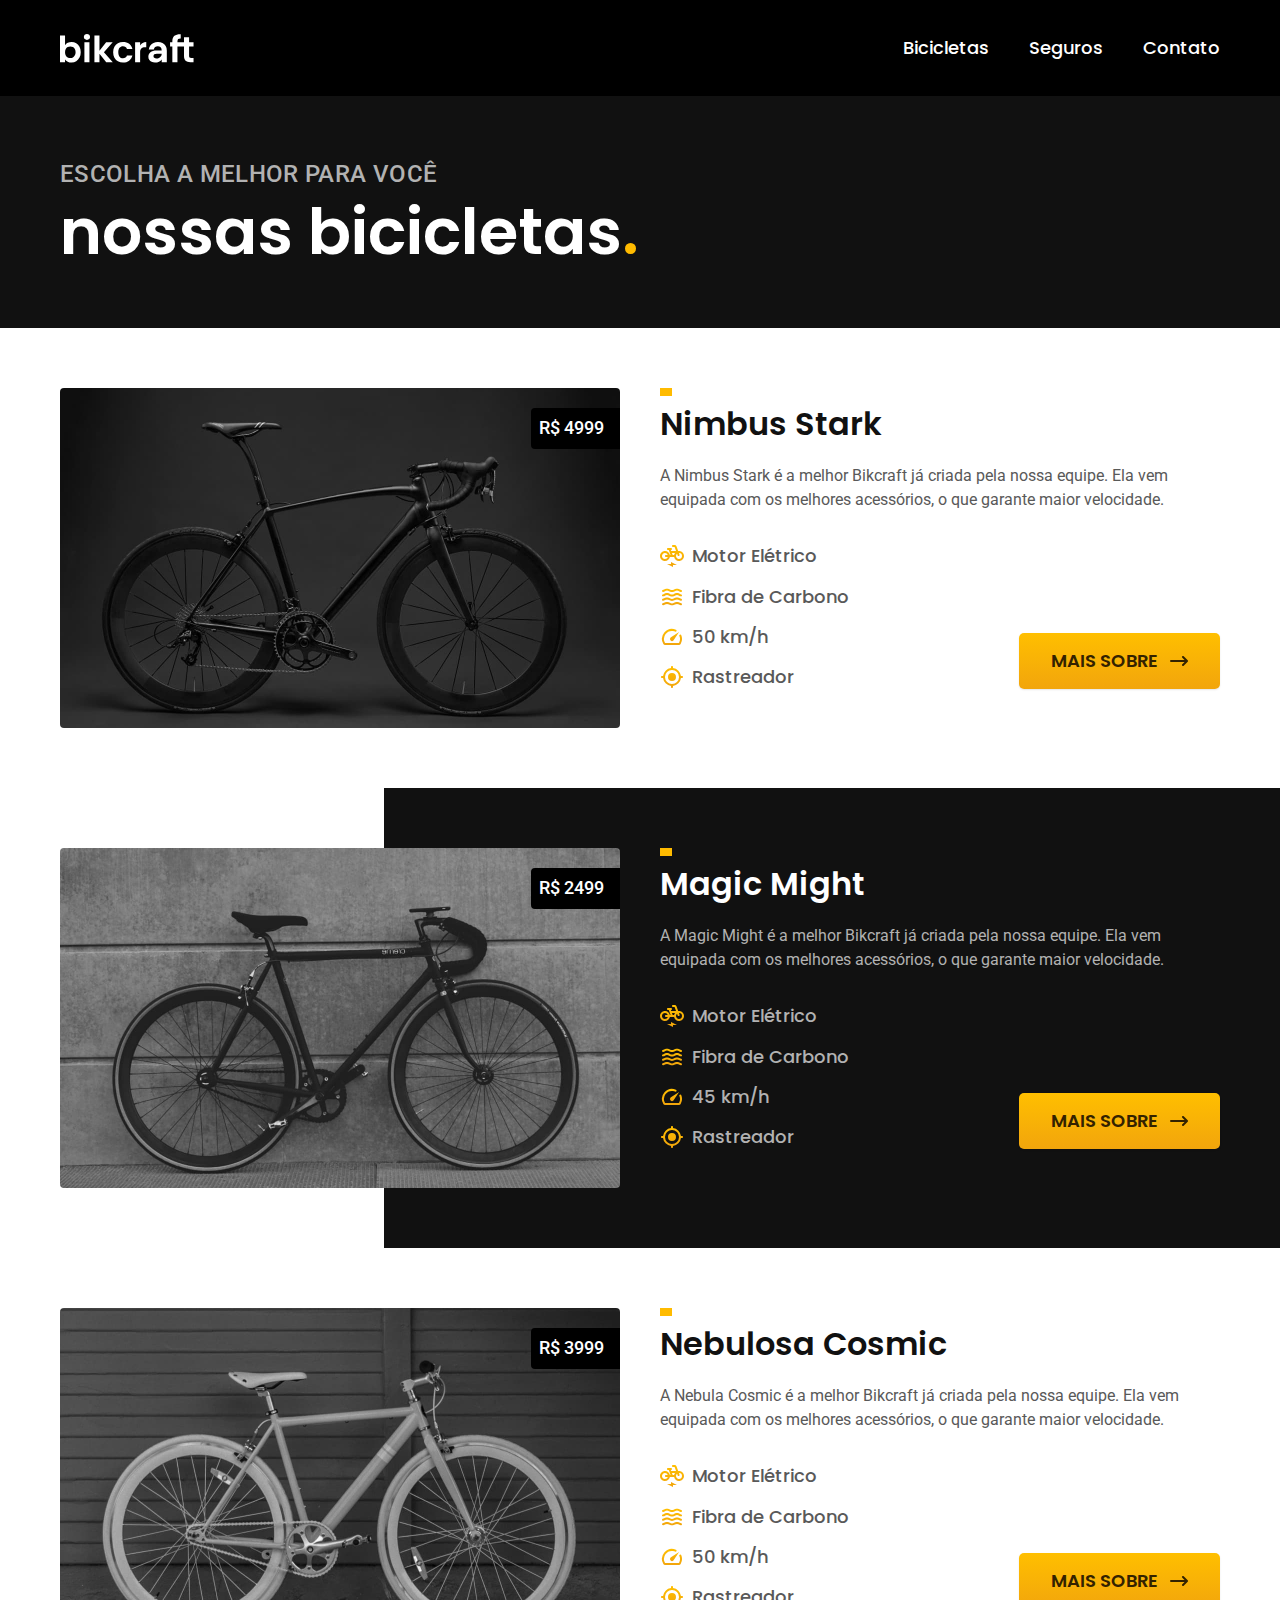
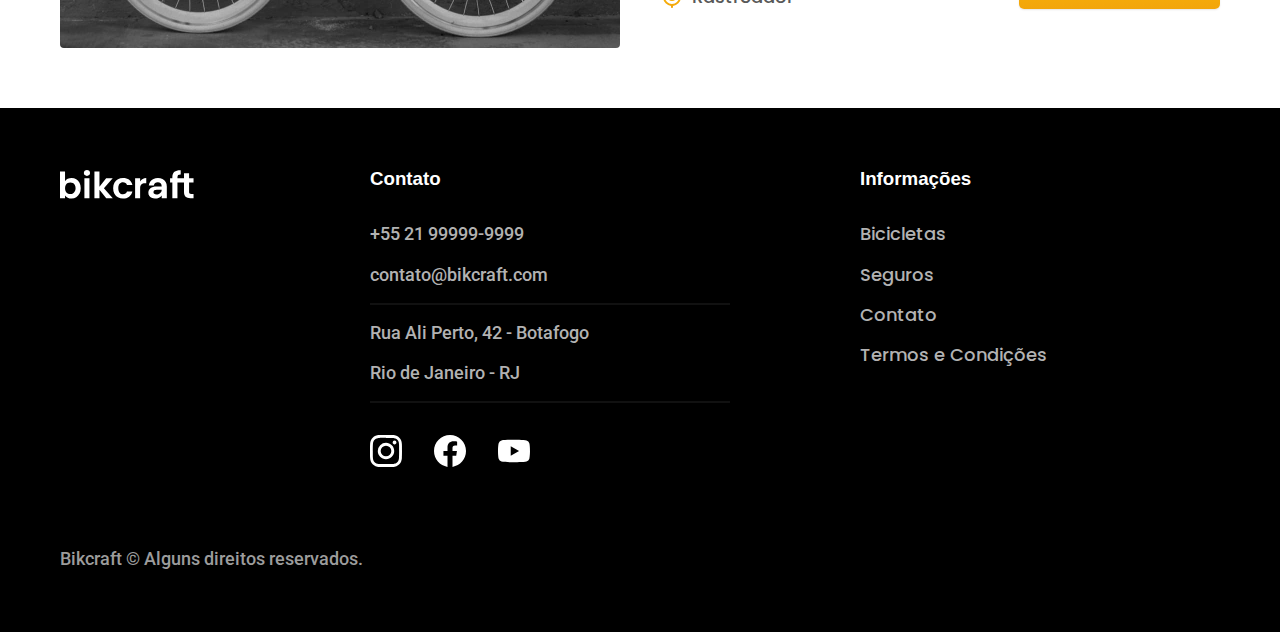
==== bicicletas.html @ d5511bda "Novas Páginas - Termos e Bicicletas" ====
<!DOCTYPE html>
<html lang="pt-br">
  <head>
    <meta charset="UTF-8">
    <meta http-equiv="X-UA-Compatible" content="IE=edge">
    <meta name="viewport" content="width=device-width, initial-scale=1.0">
    <title>Bicicletas | Bikcraft</title>
    <metA name="description" content="Termos e condições.">
    <link rel="stylesheet" href="./css/style.css" />
    <link rel="preconnect" href="https://fonts.googleapis.com">
    <link rel="preconnect" href="https://fonts.gstatic.com" crossorigin>
    <link href="https://fonts.googleapis.com/css2?family=Merriweather:ital,wght@1,900&family=Poppins:wght@400;600&family=Roboto:wght@400;500&display=swap" rel="stylesheet">
  </head>

  <body id="bicicletas">
    <header class="header-bg">
      <div class="header container">
        <a href="./">
          <img src="./img/bikcraft.svg" alt="Bikcraft">
        </a>

        <nav aria-label="Primária">
          <ul class="header-menu font-1-m cor-0">
            <li><a href="./bicicletas.html">Bicicletas</a></li>
            <li><a href="./seguros.html">Seguros</a></li>
            <li><a href="./contato.html">Contato</a></li>
          </ul>
        </nav>
      </div>
    </header>

    <main>
      <div class="titulo-bg">
        <div class="titulo container">
          <p class="font-2-l-b cor-5">Escolha a melhor para você</p>
          <h1 class="font-1-xxl cor-0">nossas bicicletas<span class="cor-p1">.</span></h1>
        </div>
      </div>

      <div class="bicicletas container">
        <div class="bicicletas-imagem">
          <img src="./img/bicicletas/nimbus.jpg" alt="Bicicleta preta">
          <span class="font-2-m cor-0">R$ 4999</span>
        </div>
        <div class="bicicletas-conteudo">
          <h2 class="font-1-xl">Nimbus Stark</h2>
          <p class="font-2-s cor-8">A Nimbus Stark é a melhor Bikcraft já criada pela nossa equipe. Ela vem equipada com os melhores acessórios, o que garante maior velocidade.</p>
          <ul class="font-1-m cor-8">
            <li>
              <img src="./img/icones/eletrica.svg" alt="">
              Motor Elétrico
            </li>
            <li>
              <img src="./img/icones/carbono.svg" alt="">
              Fibra de Carbono
            </li>
            <li>
              <img src="./img/icones/velocidade.svg" alt="">
              50 km/h
            </li>
            <li>
              <img src="./img/icones/rastreador.svg" alt="">
              Rastreador
            </li>
          </ul>
          <a class="botao seta" href="./bicicletas/nimbus.html">Mais Sobre</a>
        </div>
      </div>

      <div class="bicicletas-bg">
        <div class="bicicletas container">
          <div class="bicicletas-imagem">
            <img src="./img/bicicletas/magic.jpg" alt="Bicicleta preta">
            <span class="font-2-m cor-0">R$ 2499</span>
          </div>
          <div class="bicicletas-conteudo">
            <h2 class="font-1-xl cor-0">Magic Might</h2>
            <p class="font-2-s cor-5">A Magic Might é a melhor Bikcraft já criada pela nossa equipe. Ela vem equipada com os melhores acessórios, o que garante maior velocidade.</p>
            <ul class="font-1-m cor-5">
              <li>
                <img src="./img/icones/eletrica.svg" alt="">
                Motor Elétrico
              </li>
              <li>
                <img src="./img/icones/carbono.svg" alt="">
                Fibra de Carbono
              </li>
              <li>
                <img src="./img/icones/velocidade.svg" alt="">
                45 km/h
              </li>
              <li>
                <img src="./img/icones/rastreador.svg" alt="">
                Rastreador
              </li>
            </ul>
            <a class="botao seta" href="./bicicletas/magic.html">Mais Sobre</a>
          </div>
        </div>
      </div>

      <div class="bicicletas container">
        <div class="bicicletas-imagem">
          <img src="./img/bicicletas/nebula.jpg" alt="Bicicleta preta">
          <span class="font-2-m cor-0">R$ 3999</span>
        </div>
        <div class="bicicletas-conteudo">
          <h2 class="font-1-xl">Nebulosa Cosmic</h2>
          <p class="font-2-s cor-8">A Nebula Cosmic é a melhor Bikcraft já criada pela nossa equipe. Ela vem equipada com os melhores acessórios, o que garante maior velocidade.</p>
          <ul class="font-1-m cor-8">
            <li>
              <img src="./img/icones/eletrica.svg" alt="">
              Motor Elétrico
            </li>
            <li>
              <img src="./img/icones/carbono.svg" alt="">
              Fibra de Carbono
            </li>
            <li>
              <img src="./img/icones/velocidade.svg" alt="">
              50 km/h
            </li>
            <li>
              <img src="./img/icones/rastreador.svg" alt="">
              Rastreador
            </li>
          </ul>
          <a class="botao seta" href="./bicicletas/nebula.html">Mais Sobre</a>
        </div>
      </div>
    </main>

    <footer class="footer-bg">
      <div class="footer container">
        <img src="./img/bikcraft.svg" alt="Bikcraft">

        <div class="footer-contato">
          <h3 class="font 2-l-b cor-0">Contato</h3>
          <ul class="font-2-m cor-5">
            <li><a href="tel:+5521999999999">+55 21 99999-9999</a></li>
            <li><a href="mailto:contato@bikcraft.com">contato@bikcraft.com</a></li>
            <li>Rua Ali Perto, 42 - Botafogo</li>
            <li>Rio de Janeiro - RJ</li>
          </ul>
          <div class="footer-redes">
            <a href="./"><img src="./img/redes/instagram.svg" alt="Instagram"></a>
            <a href="./"><img src="./img/redes/facebook.svg" alt="Facebook"></a>
            <a href="./"><img src="./img/redes/youtube.svg" alt="Youtube"></a>
          </div>
        </div>

        <div class="footer-informacoes">
          <h3 class="font 2-l-b cor-0">Informações</h3>
          <nav>
            <ul class="font-1-m cor-5">
              <li><a href="./bicicletas.html">Bicicletas</a></li>
              <li><a href="./seguros.html">Seguros</a></li>
              <li><a href="./contato.html">Contato</a></li>
              <li><a href="./termos.html">Termos e Condições</a></li>
            </ul>
          </nav>
        </div>
        <p class="footer-copy font-2-m cor-6">
          Bikcraft &copy; Alguns direitos reservados.
        </p>
      </div>
    </footer>
  </body>
</html>
---- css/style.css ----
@import "./global/global.css";
@import "./utilidades/tipografia.css";
@import "./utilidades/cores.css";

@import "./global/header.css";
@import "./global/footer.css";

/* Utilidades */
@import "./utilidades/componentes.css";

/* Home */
@import "./home/introducao.css";
@import "./home/tecnologia.css";
@import "./home/parceiros.css";
@import "./home/depoimento.css";

/* Bicicletas */
@import "./bicicletas/bicicletas-lista.css";
@import "./bicicletas/bicicletas.css";

/* Seguros */
@import "./seguros/seguros.css";

/* Termos */
@import "./termos/termos.css";
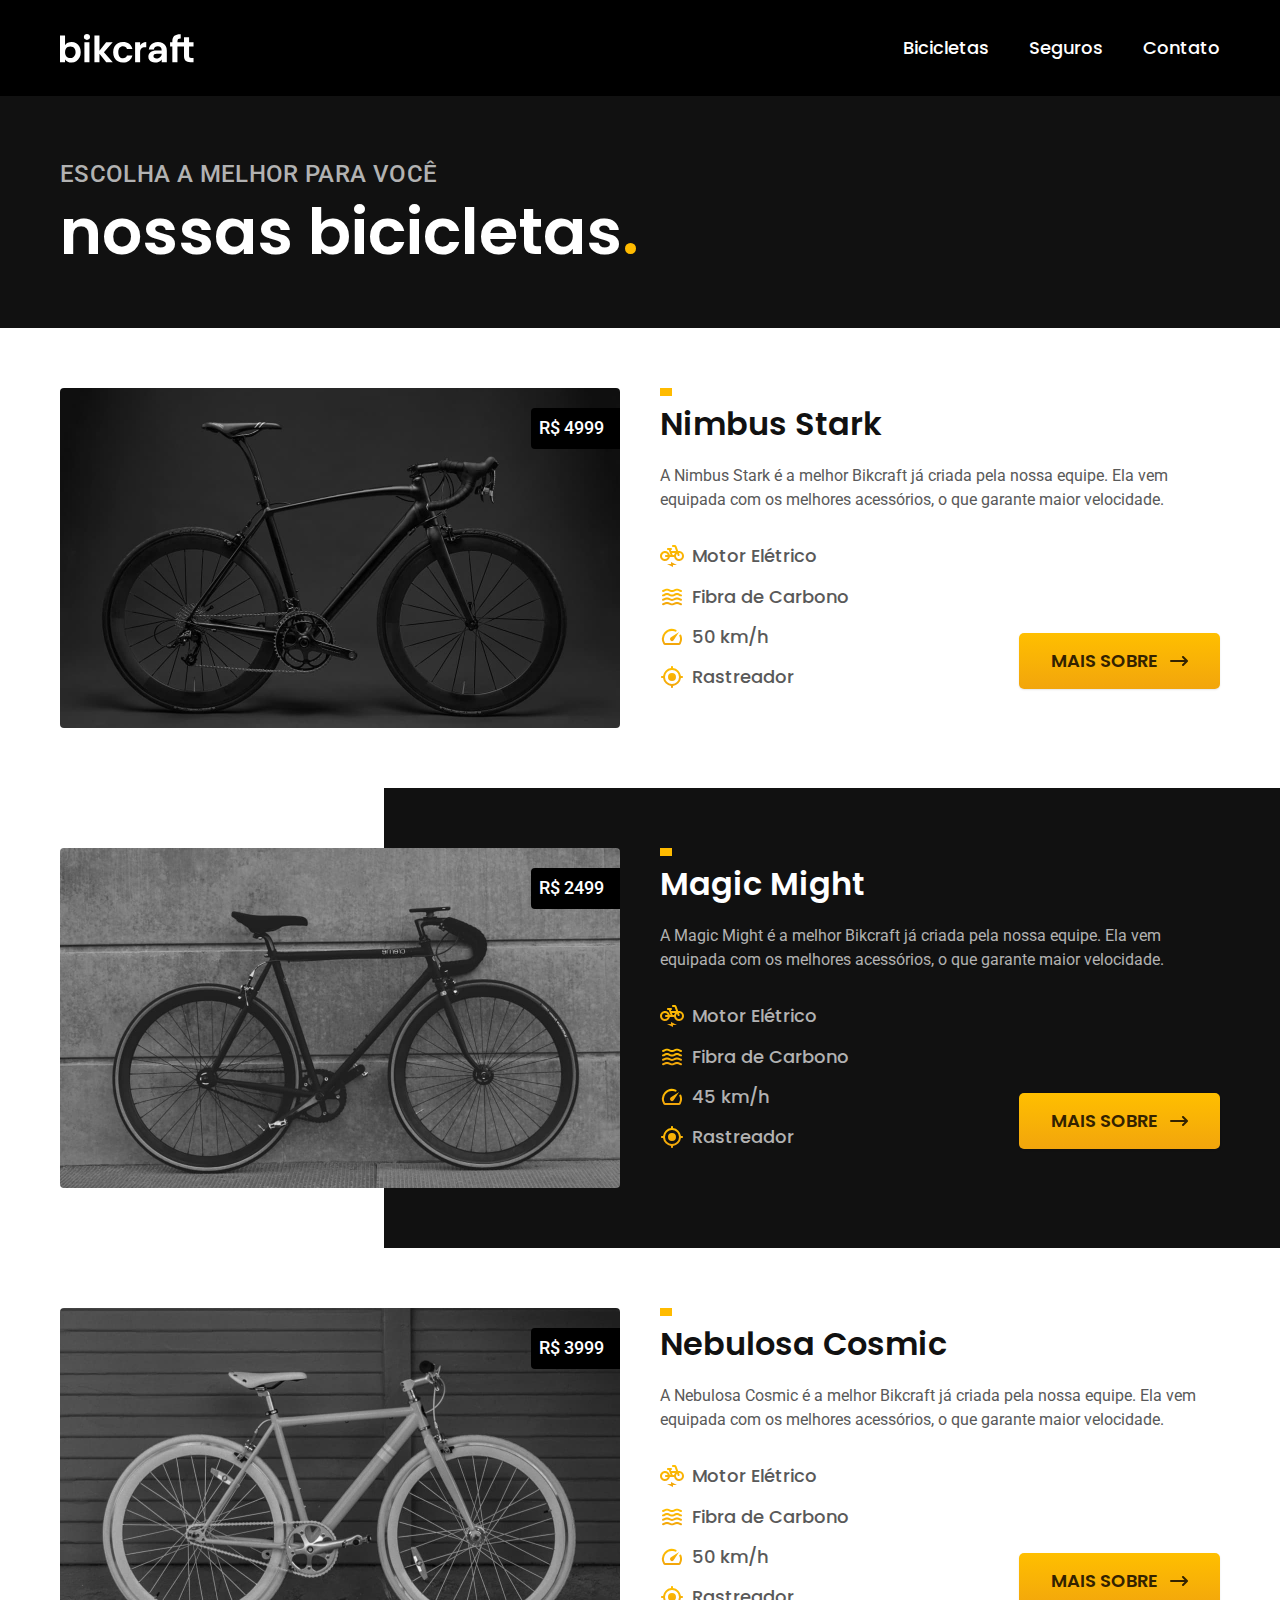
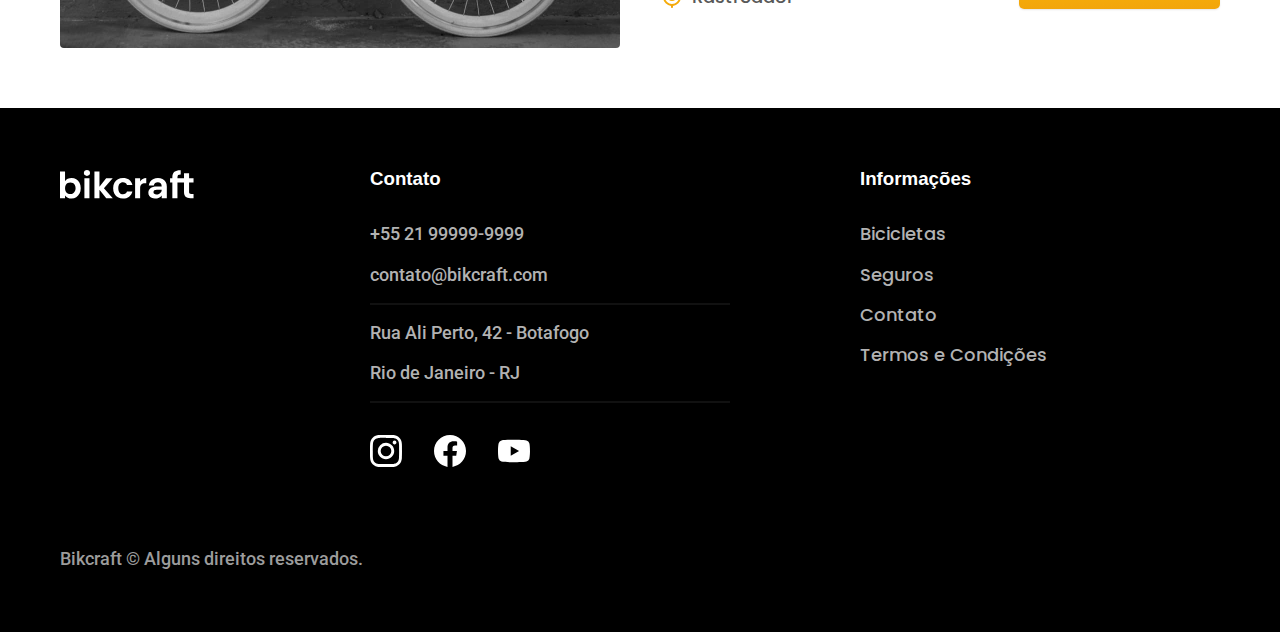
==== commit 2e7e0202: "Bicicletas" ====
--- a/bicicletas.html
+++ b/bicicletas.html
@@ -5,8 +5,8 @@
     <meta http-equiv="X-UA-Compatible" content="IE=edge">
     <meta name="viewport" content="width=device-width, initial-scale=1.0">
     <title>Bicicletas | Bikcraft</title>
-    <metA name="description" content="Termos e condições.">
-    <link rel="stylesheet" href="./css/style.css" />
+    <meta name="description" content="Termos e condições.">
+    <link rel="stylesheet" href="./css/style.css">
     <link rel="preconnect" href="https://fonts.googleapis.com">
     <link rel="preconnect" href="https://fonts.gstatic.com" crossorigin>
     <link href="https://fonts.googleapis.com/css2?family=Merriweather:ital,wght@1,900&family=Poppins:wght@400;600&family=Roboto:wght@400;500&display=swap" rel="stylesheet">
@@ -106,7 +106,7 @@
         </div>
         <div class="bicicletas-conteudo">
           <h2 class="font-1-xl">Nebulosa Cosmic</h2>
-          <p class="font-2-s cor-8">A Nebula Cosmic é a melhor Bikcraft já criada pela nossa equipe. Ela vem equipada com os melhores acessórios, o que garante maior velocidade.</p>
+          <p class="font-2-s cor-8">A Nebulosa Cosmic é a melhor Bikcraft já criada pela nossa equipe. Ela vem equipada com os melhores acessórios, o que garante maior velocidade.</p>
           <ul class="font-1-m cor-8">
             <li>
               <img src="./img/icones/eletrica.svg" alt="">
--- a/css/style.css
+++ b/css/style.css
@@ -18,8 +18,14 @@
 @import "./bicicletas/bicicletas-lista.css";
 @import "./bicicletas/bicicletas.css";
 
+/* Bicicleta */
+@import "./bicicleta/bicicleta.css";
+@import "./bicicleta/seguro.css";
+
 /* Seguros */
 @import "./seguros/seguros.css";
+@import "./seguros/vantagens.css";
+@import "./seguros/perguntas.css";
 
 /* Termos */
 @import "./termos/termos.css";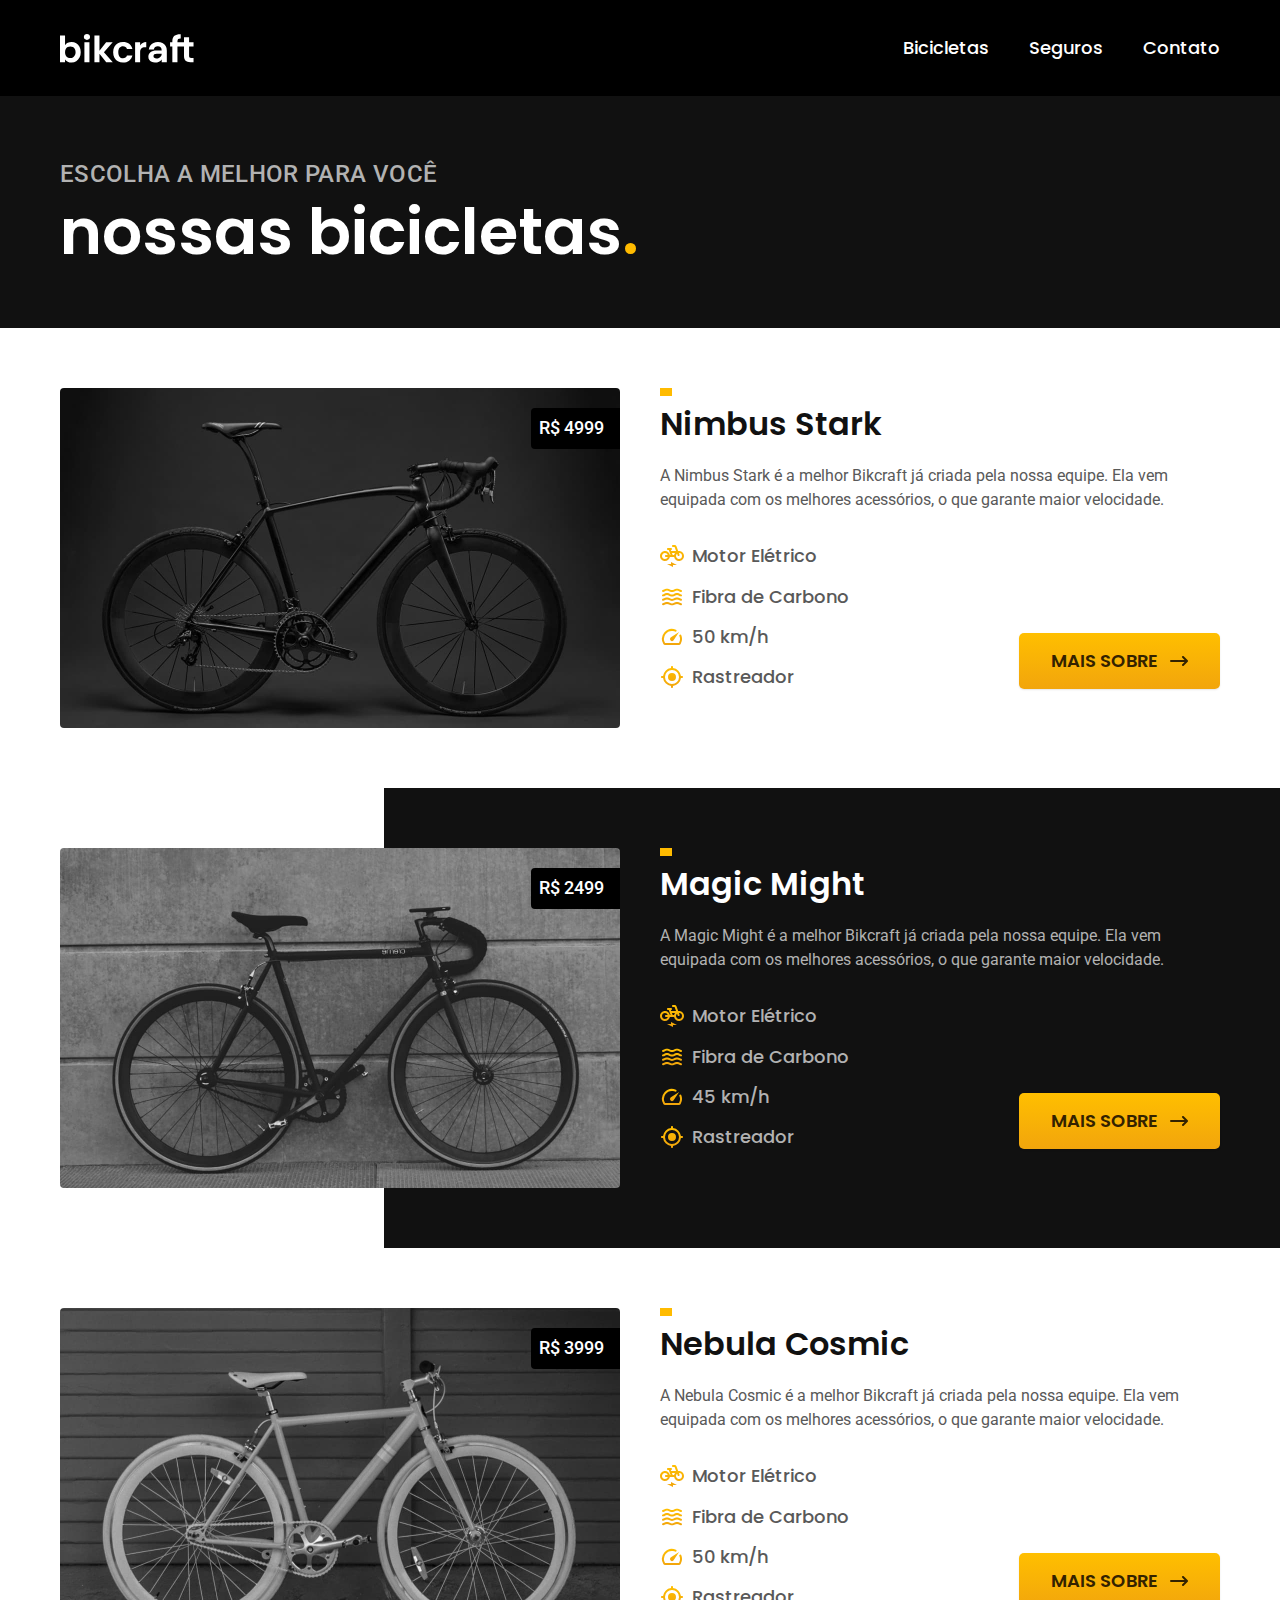
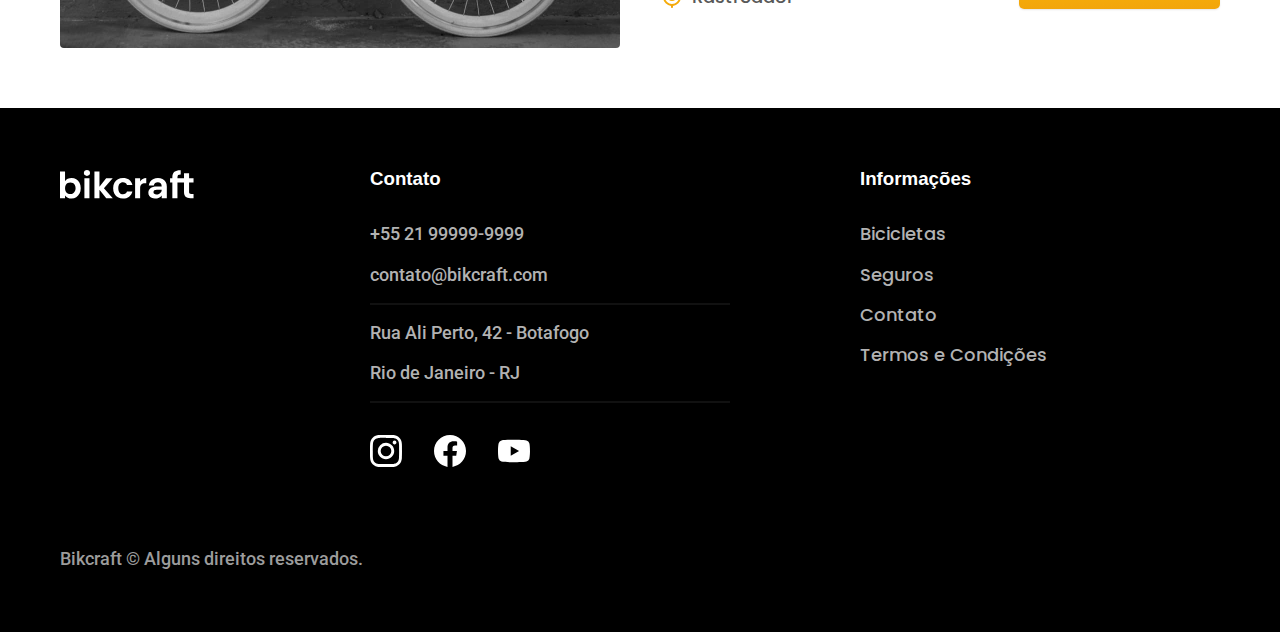
==== commit 44ebdbe2: "Formulário" ====
--- a/bicicletas.html
+++ b/bicicletas.html
@@ -5,7 +5,7 @@
     <meta http-equiv="X-UA-Compatible" content="IE=edge">
     <meta name="viewport" content="width=device-width, initial-scale=1.0">
     <title>Bicicletas | Bikcraft</title>
-    <meta name="description" content="Termos e condições.">
+    <meta name="description" content="Bicicletas.">
     <link rel="stylesheet" href="./css/style.css">
     <link rel="preconnect" href="https://fonts.googleapis.com">
     <link rel="preconnect" href="https://fonts.gstatic.com" crossorigin>
@@ -105,8 +105,8 @@
           <span class="font-2-m cor-0">R$ 3999</span>
         </div>
         <div class="bicicletas-conteudo">
-          <h2 class="font-1-xl">Nebulosa Cosmic</h2>
-          <p class="font-2-s cor-8">A Nebulosa Cosmic é a melhor Bikcraft já criada pela nossa equipe. Ela vem equipada com os melhores acessórios, o que garante maior velocidade.</p>
+          <h2 class="font-1-xl">Nebula Cosmic</h2>
+          <p class="font-2-s cor-8">A Nebula Cosmic é a melhor Bikcraft já criada pela nossa equipe. Ela vem equipada com os melhores acessórios, o que garante maior velocidade.</p>
           <ul class="font-1-m cor-8">
             <li>
               <img src="./img/icones/eletrica.svg" alt="">
--- a/css/style.css
+++ b/css/style.css
@@ -7,6 +7,7 @@
 
 /* Utilidades */
 @import "./utilidades/componentes.css";
+@import "./utilidades/formulario.css";
 
 /* Home */
 @import "./home/introducao.css";
@@ -27,5 +28,12 @@
 @import "./seguros/vantagens.css";
 @import "./seguros/perguntas.css";
 
+/* Contato */
+@import "./contato/contato.css";
+@import "./contato/lojas.css";
+
+/* Orçamento */
+@import "./orcamento/orcamento.css";
+
 /* Termos */
 @import "./termos/termos.css";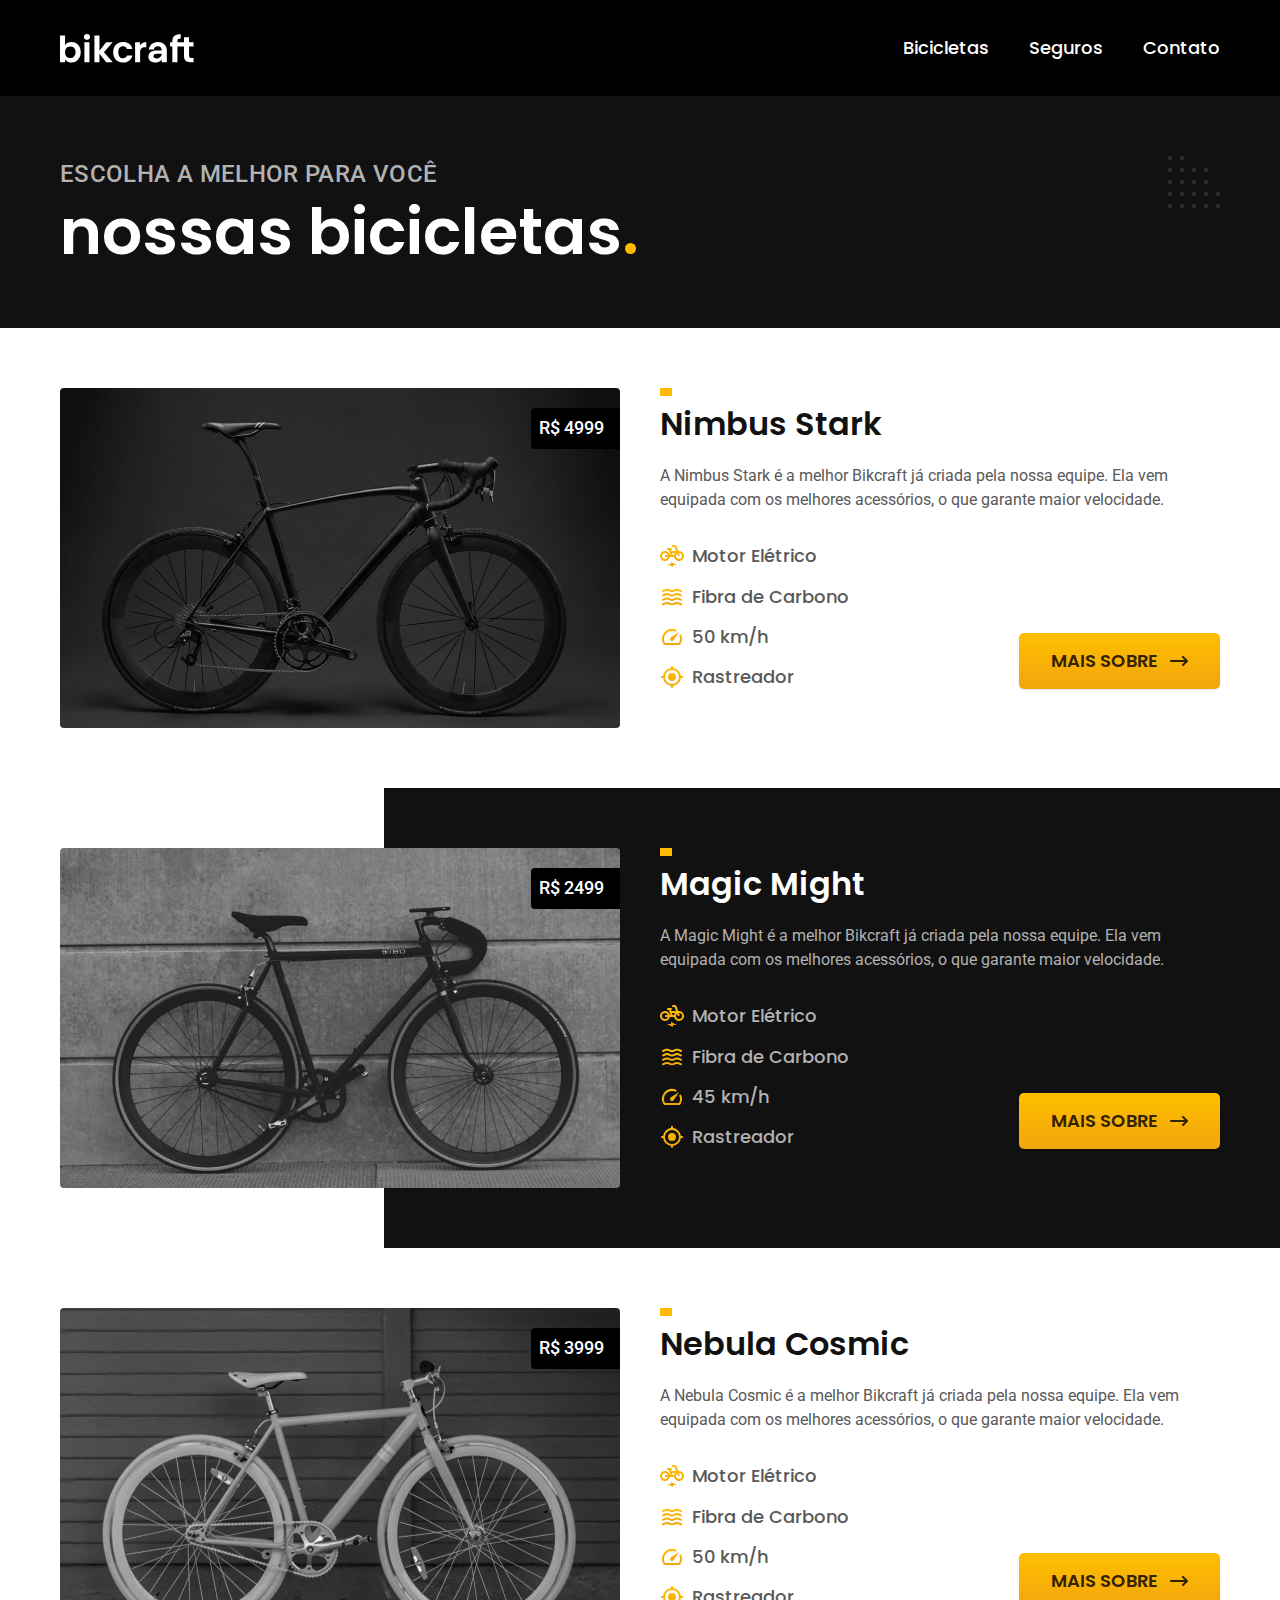
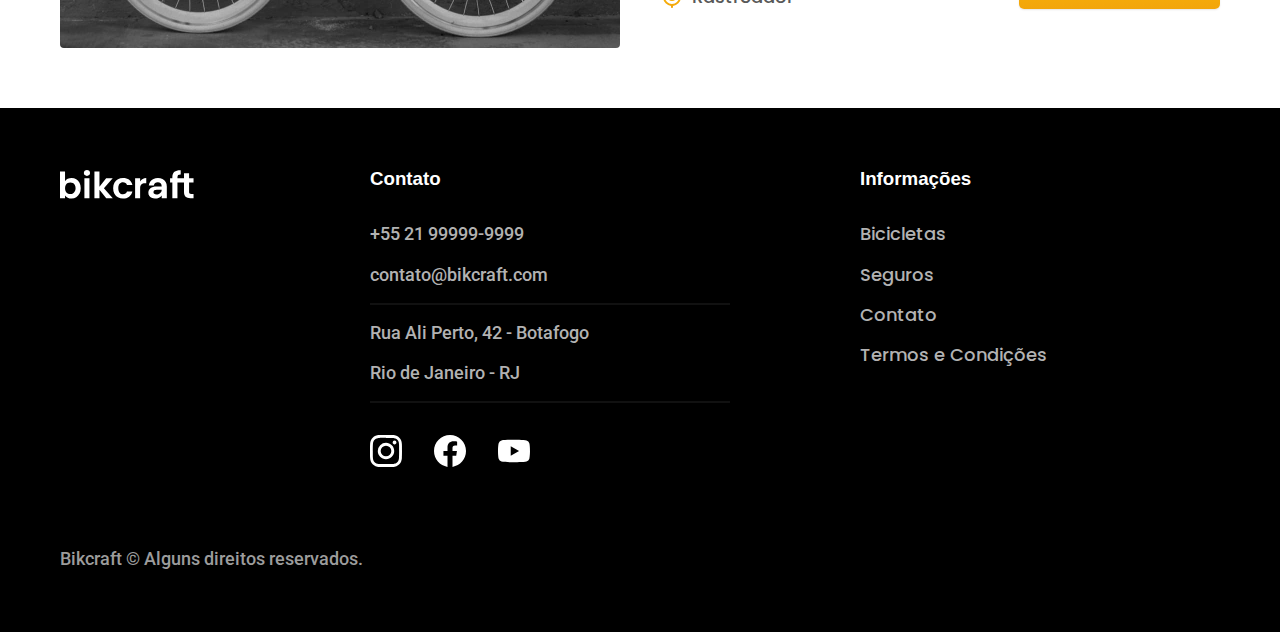
==== commit e3eb29a1: "Ajustes no responsivo" ====
--- a/bicicletas.html
+++ b/bicicletas.html
@@ -6,6 +6,7 @@
     <meta name="viewport" content="width=device-width, initial-scale=1.0">
     <title>Bicicletas | Bikcraft</title>
     <meta name="description" content="Bicicletas.">
+    <link rel="preload" href="./css/style.css" as="style">
     <link rel="stylesheet" href="./css/style.css">
     <link rel="preconnect" href="https://fonts.googleapis.com">
     <link rel="preconnect" href="https://fonts.gstatic.com" crossorigin>
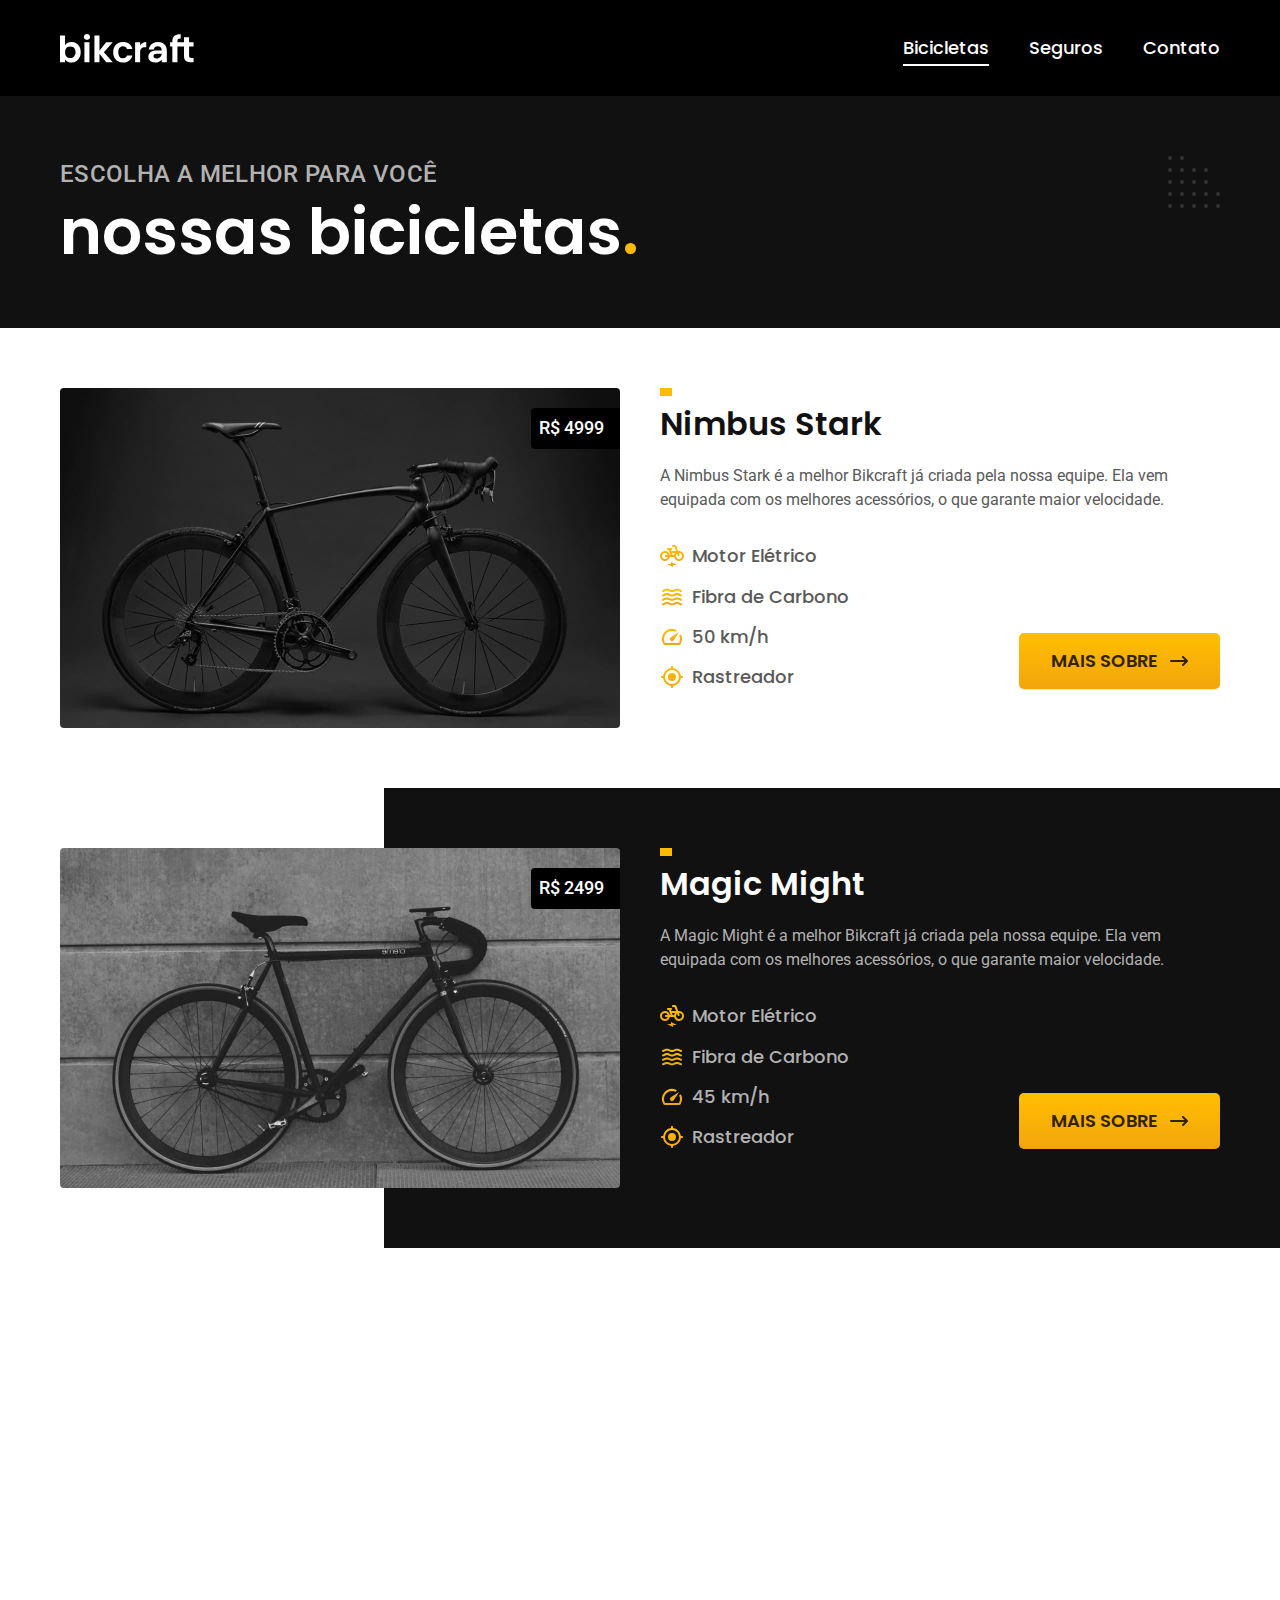
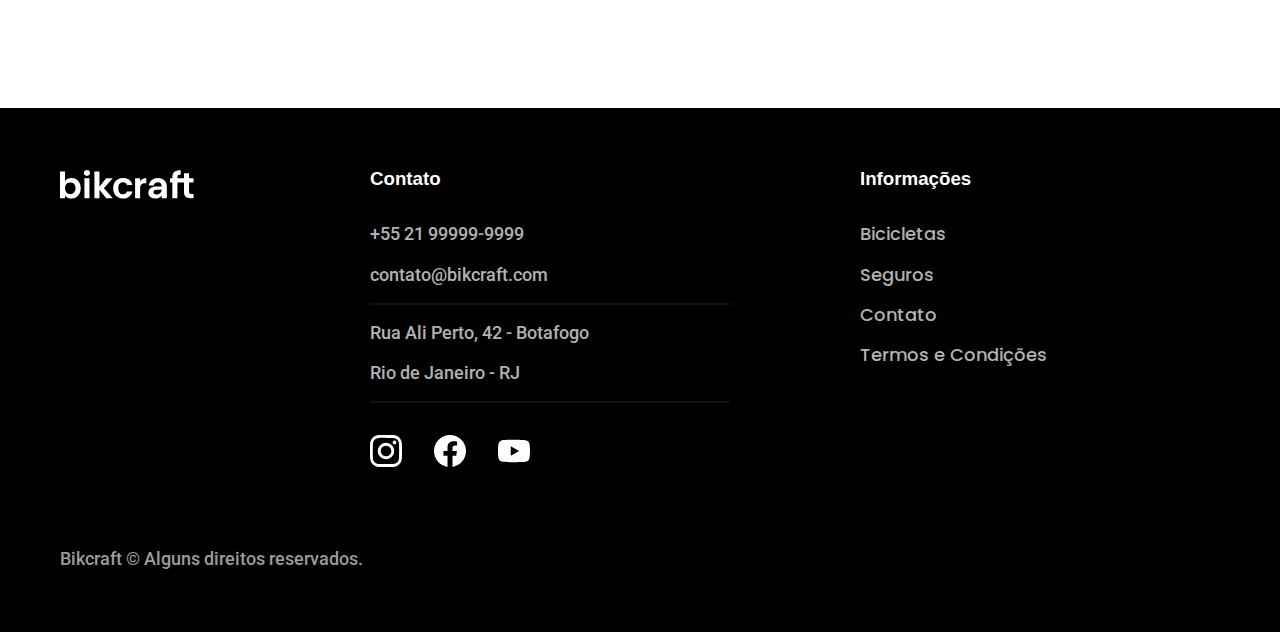
==== commit ae2c8481: "Otimizações e Animações em JavaScript" ====
--- a/bicicletas.html
+++ b/bicicletas.html
@@ -6,18 +6,20 @@
     <meta name="viewport" content="width=device-width, initial-scale=1.0">
     <title>Bicicletas | Bikcraft</title>
     <meta name="description" content="Bicicletas.">
-    <link rel="preload" href="./css/style.css" as="style">
-    <link rel="stylesheet" href="./css/style.css">
+    <link rel="icon" href="./favicon.svg" type="image/svg+xml">
+    <link rel="preload" href="./css/style.min.css" as="style">
+    <link rel="stylesheet" href="./css/style.min.css">
     <link rel="preconnect" href="https://fonts.googleapis.com">
     <link rel="preconnect" href="https://fonts.gstatic.com" crossorigin>
     <link href="https://fonts.googleapis.com/css2?family=Merriweather:ital,wght@1,900&family=Poppins:wght@400;600&family=Roboto:wght@400;500&display=swap" rel="stylesheet">
+    <script>document.documentElement.classList.add("js");</script>
   </head>
 
   <body id="bicicletas">
     <header class="header-bg">
       <div class="header container">
         <a href="./">
-          <img src="./img/bikcraft.svg" alt="Bikcraft">
+          <img src="./img/bikcraft.svg" width="136" height="32" alt="Bikcraft">
         </a>
 
         <nav aria-label="Primária">
@@ -39,28 +41,28 @@
       </div>
 
       <div class="bicicletas container">
-        <div class="bicicletas-imagem">
-          <img src="./img/bicicletas/nimbus.jpg" alt="Bicicleta preta">
+        <div class="bicicletas-imagem fadeInLeft" data-anime="200">
+          <img src="./img/bicicletas/nimbus.jpg" width="1120" height="680" alt="Bicicleta preta">
           <span class="font-2-m cor-0">R$ 4999</span>
         </div>
-        <div class="bicicletas-conteudo">
+        <div class="bicicletas-conteudo fadeInRight" data-anime="400">
           <h2 class="font-1-xl">Nimbus Stark</h2>
           <p class="font-2-s cor-8">A Nimbus Stark é a melhor Bikcraft já criada pela nossa equipe. Ela vem equipada com os melhores acessórios, o que garante maior velocidade.</p>
           <ul class="font-1-m cor-8">
             <li>
-              <img src="./img/icones/eletrica.svg" alt="">
+              <img src="./img/icones/eletrica.svg" width="32" height="32" alt="">
               Motor Elétrico
             </li>
             <li>
-              <img src="./img/icones/carbono.svg" alt="">
+              <img src="./img/icones/carbono.svg" width="32" height="32" alt="">
               Fibra de Carbono
             </li>
             <li>
-              <img src="./img/icones/velocidade.svg" alt="">
+              <img src="./img/icones/velocidade.svg" width="32" height="32" alt="">
               50 km/h
             </li>
             <li>
-              <img src="./img/icones/rastreador.svg" alt="">
+              <img src="./img/icones/rastreador.svg" width="32" height="32" alt="">
               Rastreador
             </li>
           </ul>
@@ -69,29 +71,29 @@
       </div>
 
       <div class="bicicletas-bg">
-        <div class="bicicletas container">
+        <div class="bicicletas container fadeInLeft" data-anime="400">
           <div class="bicicletas-imagem">
-            <img src="./img/bicicletas/magic.jpg" alt="Bicicleta preta">
+            <img src="./img/bicicletas/magic.jpg" width="1120" height="680" alt="Bicicleta preta">
             <span class="font-2-m cor-0">R$ 2499</span>
           </div>
-          <div class="bicicletas-conteudo">
+          <div class="bicicletas-conteudo fadeInRight" data-anime="600">
             <h2 class="font-1-xl cor-0">Magic Might</h2>
             <p class="font-2-s cor-5">A Magic Might é a melhor Bikcraft já criada pela nossa equipe. Ela vem equipada com os melhores acessórios, o que garante maior velocidade.</p>
             <ul class="font-1-m cor-5">
               <li>
-                <img src="./img/icones/eletrica.svg" alt="">
+                <img src="./img/icones/eletrica.svg" width="32" height="32" alt="">
                 Motor Elétrico
               </li>
               <li>
-                <img src="./img/icones/carbono.svg" alt="">
+                <img src="./img/icones/carbono.svg" width="32" height="32" alt="">
                 Fibra de Carbono
               </li>
               <li>
-                <img src="./img/icones/velocidade.svg" alt="">
+                <img src="./img/icones/velocidade.svg" width="32" height="32" alt="">
                 45 km/h
               </li>
               <li>
-                <img src="./img/icones/rastreador.svg" alt="">
+                <img src="./img/icones/rastreador.svg" width="32" height="32" alt="">
                 Rastreador
               </li>
             </ul>
@@ -101,28 +103,28 @@
       </div>
 
       <div class="bicicletas container">
-        <div class="bicicletas-imagem">
-          <img src="./img/bicicletas/nebula.jpg" alt="Bicicleta preta">
+        <div class="bicicletas-imagem fadeInLeft" data-anime="800">
+          <img src="./img/bicicletas/nebula.jpg" width="1120" height="680" alt="Bicicleta preta">
           <span class="font-2-m cor-0">R$ 3999</span>
         </div>
-        <div class="bicicletas-conteudo">
+        <div class="bicicletas-conteudo fadeInRight" data-anime="1000">
           <h2 class="font-1-xl">Nebula Cosmic</h2>
           <p class="font-2-s cor-8">A Nebula Cosmic é a melhor Bikcraft já criada pela nossa equipe. Ela vem equipada com os melhores acessórios, o que garante maior velocidade.</p>
           <ul class="font-1-m cor-8">
             <li>
-              <img src="./img/icones/eletrica.svg" alt="">
+              <img src="./img/icones/eletrica.svg" width="32" height="32" alt="">
               Motor Elétrico
             </li>
             <li>
-              <img src="./img/icones/carbono.svg" alt="">
+              <img src="./img/icones/carbono.svg" width="32" height="32" alt="">
               Fibra de Carbono
             </li>
             <li>
-              <img src="./img/icones/velocidade.svg" alt="">
+              <img src="./img/icones/velocidade.svg" width="32" height="32" alt="">
               50 km/h
             </li>
             <li>
-              <img src="./img/icones/rastreador.svg" alt="">
+              <img src="./img/icones/rastreador.svg" width="32" height="32" alt="">
               Rastreador
             </li>
           </ul>
@@ -133,7 +135,7 @@
 
     <footer class="footer-bg">
       <div class="footer container">
-        <img src="./img/bikcraft.svg" alt="Bikcraft">
+        <img src="./img/bikcraft.svg" width="136" height="32" alt="Bikcraft">
 
         <div class="footer-contato">
           <h3 class="font 2-l-b cor-0">Contato</h3>
@@ -144,9 +146,9 @@
             <li>Rio de Janeiro - RJ</li>
           </ul>
           <div class="footer-redes">
-            <a href="./"><img src="./img/redes/instagram.svg" alt="Instagram"></a>
-            <a href="./"><img src="./img/redes/facebook.svg" alt="Facebook"></a>
-            <a href="./"><img src="./img/redes/youtube.svg" alt="Youtube"></a>
+            <a href="./"><img src="./img/redes/instagram.svg" width="32" height="32" alt="Instagram"></a>
+            <a href="./"><img src="./img/redes/facebook.svg" width="32" height="32" alt="Facebook"></a>
+            <a href="./"><img src="./img/redes/youtube.svg" width="32" height="32" alt="Youtube"></a>
           </div>
         </div>
 
@@ -166,5 +168,8 @@
         </p>
       </div>
     </footer>
+
+    <script src="./js/plugins/simple-anime.js"></script>
+    <script src="./js/script.js"></script>
   </body>
 </html>--- a/css/style.min.css
+++ b/css/style.min.css
@@ -0,0 +1 @@
+body{margin:0;font-family:Arial,Helvetica,sans-serif;color:#111}blockquote,dd,h1,h2,h3,h4,p,ul{margin:0}ul{padding:0;list-style:none}a{text-decoration:none;color:inherit}img{max-width:100%;height:auto;display:block}img[src$=".jpg"]{border-radius:4px}.font-1-xs{font:500 0.75rem/1.35 Poppins,sans-serif}.font-2-xs{font:400 0.875rem/1.43 Roboto,sans-serif}.font-1-s{font:500 1rem/1.5 Poppins,sans-serif}.font-2-s{font:400 1rem/1.5 Roboto,sans-serif}.font-1-m,.font-1-m-b{font:500 1.125rem/1.35 Poppins,sans-serif}.font-1-m-b{font-weight:600}.font-2-m{font:500 1.125rem/1.35 Roboto,sans-serif}.font-1-l{font:500 1.5rem/1.5 Poppins,sans-serif}.font-2-l,.font-2-l-b{font:400 1.5rem/1.5 Roboto,sans-serif}.font-2-l-b{font-weight:500;letter-spacing:.015em;text-transform:uppercase}.font-1-xl{font:600 2rem/1.25 Poppins,sans-serif}.font-2-xl{font:500 2rem/1.25 Roboto,sans-serif}.font-1-xxl{font:600 4rem/1.125 Poppins,sans-serif}@media (max-width:1200px){.font-1-xxl{font-size:3rem}.font-2-l{font-size:1.125rem}.font-2-l-b{font-size:1.125rem}}@media (max-width:800px){.font-1-xxl{font-size:2rem}.font-1-xl,.font-2-xl{font-size:1.5rem}}:root{--cor-0:#ffffff;--cor-1:#f7f7f7;--cor-2:#ededed;--cor-3:#dedede;--cor-4:#cccccc;--cor-5:#b2b2b2;--cor-6:#9c9c9c;--cor-7:#717171;--cor-8:#595959;--cor-9:#404040;--cor-10:#2e2e2e;--cor-11:#111111;--cor-12:#000000;--cor-p1:#ffbb00;--cor-p2:#e4a30b;--cor-p3:#a66f00;--cor-p4:#664400;--cor-p5:#332200}.cor-0{color:var(--cor-0)}.cor-1{color:var(--cor-1)}.cor-2{color:var(--cor-2)}.cor-3{color:var(--cor-3)}.cor-4{color:var(--cor-4)}.cor-5{color:var(--cor-5)}.cor-6{color:var(--cor-6)}.cor-7{color:var(--cor-7)}.cor-8{color:var(--cor-8)}.cor-9{color:var(--cor-9)}.cor-10{color:var(--cor-10)}.cor-11{color:var(--cor-11)}.cor-12{color:var(--cor-12)}.cor-p1{color:var(--cor-p1)}.cor-p2{color:var(--cor-p2)}.cor-p3{color:var(--cor-p3)}.cor-p4{color:var(--cor-p4)}.cor-p5{color:var(--cor-p5)}.js .fadeInDown{transform:translate3d(0,-20px,0)}.js .fadeInUp{transform:translate3d(0,20px,0)}.js .fadeInRight{transform:translate3d(20px,0,0)}.js .fadeInLeft{transform:translate3d(-20px,0,0)}.js [data-anime]{opacity:0}.js .anime{opacity:1;transform:none;transition:transform .8s,opacity .8s}.header-bg{background:var(--cor-12)}.header{display:flex;flex-wrap:wrap;gap:20px;justify-content:space-between;align-items:center;padding-top:20px;padding-bottom:20px}.header img{min-width:max-content}.header-menu{display:flex;flex-wrap:wrap;gap:40px}.header-menu a{display:inline-block;padding:16px 0;position:relative}.header-menu a::after{content:"";display:block;height:2px;width:0;background:var(--cor-0);margin-top:4px;transition:.3s;position:absolute}.header-menu a.ativo::after,.header-menu a:hover::after{width:100%}@media (max-width:800px){.header-menu{gap:20px}.header-menu a{background:var(--cor-11);padding:12px 16px;border-radius:4px}.header-menu a:hover{background:var(--cor-10)}.header a::after{display:none}}@media (max-width:600px){.header-menu{gap:12px}.header-menu a{padding:8px 12px;font-size:14px}}@media (max-width:500px){.header{column-gap:50px}.header,.header-menu{justify-content:center}}.footer-bg{background:var(--cor-12)}.footer{display:grid;grid-template-columns:3fr 5fr 4fr;gap:40px;padding-top:60px;padding-bottom:60px}.footer h3{margin-bottom:32px}.footer-contato ul{margin-bottom:32px}.footer-contato li:nth-child(2n):after{content:"";display:block;max-width:360px;height:2px;background:var(--cor-11);margin-top:16px}.footer li{margin-bottom:16px}.footer-redes{display:flex;gap:32px}.footer a:hover{color:var(--cor-0)}.footer-copy{grid-column:1/-1;margin-top:40px}@media (max-width:800px){.footer>img{display:none}.footer{grid-template-columns:1fr 1fr}}@media (max-width:800px){.footer{grid-template-columns:1fr;gap:60px}.footer-copy{margin-top:0}}.container{box-sizing:border-box;max-width:1200px;padding-left:20px;padding-right:20px;margin-left:auto;margin-right:auto}.botao{padding:16px 32px;display:inline-block;background:linear-gradient(#ffbf00,#f2a50c);border-radius:5px;box-shadow:0 1px 2px rgba(0,0,0,.1);text-transform:uppercase;color:var(--cor-p5);font:600 1.125rem/1.35 Poppins,sans-serif;max-width:max-content;border:none;cursor:pointer}.botao:hover{background:linear-gradient(#ffb60d,#e59317)}.botao.secundario{background:var(--cor-10);color:var(--cor-2)}.botao.secundario:hover{background:var(--cor-9)}.botao.seta{display:flex;align-items:center}.botao.seta::after{content:"";display:inline-block;width:18px;height:10px;margin-left:12px;background:url(../img/icones/seta.svg);transition:.2s}.botao.seta:hover::after{transform:translateX(4px)}@media (max-width:600px){.botao{padding:12px 16px;font-size:1rem}}.link{display:inline-block;color:var(--cor-p1);font:500 1.5rem/1.5 Poppins,sans-serif;text-transform:uppercase}.link::after{content:"";display:block;width:100%;height:4px;background:currentColor}.link:hover{color:var(--cor-0)}.titulo-bg{padding-top:60px;padding-bottom:60px;background:var(--cor-11)}.titulo p{margin-bottom:4px}@media (min-width:1200px){.titulo{background:url("../img/dec/top-right.svg") no-repeat top right 20px}}@media (max-width:800px){.titulo-bg{padding-top:40px;padding-bottom:40px}.titulo p{font-size:1rem;text-transform:lowercase;font-weight:400}}.form{display:grid;grid-template-columns:1fr 1fr;gap:20px}.form label{display:block;font:400 1rem/1.5 Poppins,sans-serif;margin-bottom:4px}.form .col-2{grid-column:span 2}.form input[type=email],.form input[type=text],.form textarea{font:400 1rem/1.5 Roboto,sans-serif;background:var(--cor-1);border:1px solid var(--cor-2);padding:12px;border-radius:4px;width:100%;box-sizing:border-box}.form input[type=email]:focus,.form input[type=text]:focus,.form textarea:focus{outline:0;border-color:var(--cor-p1);background:var(--cor-0);box-shadow:0 0 0 2px #fea}@media (max-width:600px){.form{grid-template-columns:1fr}.form .col-2{grid-column:1}}.introducao-bg{background:var(--cor-12);box-shadow:inset 0 -120px var(--cor-0)}.introducao{display:grid;grid-template-columns:1fr 1fr;gap:0 40px}.introducao img{height:100%;object-fit:cover}.introducao-conteudo{align-self:end;padding-bottom:200px}.introducao h1{margin-bottom:32px}.introducao p{margin-bottom:20px}@media (min-width:1600px){.introducao-bg{background:var(--cor-12) url("../img/dec/bottom-left.svg") no-repeat bottom 160px left 20px}}@media (max-width:800px){.introducao-bg{padding-top:40px;box-shadow:inset 0 -60px var(--cor-0)}.introducao{grid-template-columns:1fr;gap:32px}.introducao-conteudo{padding-bottom:0}.introducao h1{margin-bottom:16px}.introducao img{height:500px;width:100%}}.tecnologia-bg{background:var(--cor-11);box-shadow:inset 0 80px var(--cor-0),inset 0 -80px var(--cor-0)}.tecnologia{display:grid;grid-template-columns:1fr 1fr;gap:40px}.tecnologia-imagem img{width:100%;height:100%;object-fit:cover;object-position:left}.tecnologia-conteudo{padding-top:160px;padding-bottom:160px}.tecnologia-conteudo>span{display:block;margin-bottom:20px}.tecnologia-conteudo h2{margin-bottom:32px}.tecnologia-conteudo>span{display:block;margin-bottom:20px}.tecnologia-conteudo>p{margin-bottom:20px}.tecnologia a{margin-bottom:80px}.tecnologia-vantagens{display:flex;gap:40px}.tecnologia-vantagens h3{margin-bottom:8px;width:max-content}.tecnologia-vantagens img{width:24px;margin-bottom:8px}@media (max-width:800px){.tecnologia-bg{box-shadow:initial}.tecnologia{grid-template-columns:1fr}.tecnologia-conteudo{padding-top:60px;padding-bottom:60px}.tecnologia-imagem{display:none}.tecnologia a{margin-bottom:60px}}@media (max-width:600px){.tecnologia-vantagens{flex-direction:column}}.parceiros{padding-top:60px;padding-bottom:120px}.parceiros h2{margin-bottom:60px}.parceiros ul{padding:0 20px;max-width:1400px;display:grid;grid-template-columns:repeat(4,1fr);margin:0 auto}.parceiros li{display:flex;padding:32px;border-left:2px solid var(--cor-2)}.parceiros img{margin:auto}.parceiros li:first-child,.parceiros li:nth-child(5){border-left:none}.parceiros li:nth-child(n+5){border-top:2px solid var(--cor-2)}@media (max-width:800px){.parceiros{padding-bottom:60px}.parceiros h2{margin-bottom:20px}.parceiros ul{grid-template-columns:1fr 1fr}.parceiros li{padding:20px}.parceiros li:nth-child(n+3){border-top:2px solid var(--cor-2)}.parceiros li:nth-child(odd){border-left:none}}.depoimento{display:grid;grid-template-columns:1fr 1fr;background:var(--cor-p1) url(../img/dec/bottom-right-p.svg) no-repeat bottom 40px right 40px;overflow:hidden}.depoimento img{width:100%;height:100%;object-fit:cover;border-radius:0}.depoimento-conteudo{padding:80px;align-self:center}.depoimento-conteudo p{max-width:32ch;font:2rem/1.25 Merriweather,serif;margin-bottom:32px;position:relative}.depoimento p::after,.depoimento p::before{font-size:5rem;color:var(--cor-p2);position:absolute}.depoimento p::before{content:"“";left:-50px;top:-20px}.depoimento p::after{content:"”"}@media (min-width:1200px){.depoimento img{max-height:600px}}@media (max-width:1200px){.depoimento{background:var(--cor-p1)}}@media (max-width:800px){.depoimento{grid-template-columns:1fr;text-align:center}.depoimento img{max-height:300px}.depoimento-conteudo{padding:40px;justify-self:center}.depoimento p::after,.depoimento p::before{position:static;font-size:2rem;color:var(--cor-11)}}.bicicletas-lista{padding-top:60px;padding-bottom:120px}.bicicletas-lista h2{margin-bottom:40px}.bicicletas-lista ul{display:flex;gap:40px;padding:0 20px 20px 20px;max-width:1400px;margin-left:auto;margin-right:auto;overflow-x:auto}#bicicleta .bicicletas-lista ul{padding:0 0 20px 0}.bicicletas-lista li{min-width:280px}.bicicletas-lista a{display:block}.bicicletas-lista img{margin-bottom:16px}.bicicletas-lista h3{margin-bottom:8px;display:flex;align-items:center}.bicicletas-lista h3::before{content:"";display:inline-block;height:8px;width:12px;margin-right:8px;background:var(--cor-p1);transition:width .2s}.bicicletas-lista a:hover h3::before{width:24px}.bicicletas-lista li span{padding-left:20px}@media (max-width:800px){.bicicletas-lista{padding-bottom:60px}.bicicletas-lista ul{gap:20px}}.bicicletas-bg{background:linear-gradient(to right,var(--cor-0) 30%,var(--cor-11) 30%)}.bicicletas{display:grid;grid-template-columns:1fr 1fr;gap:40px;padding-top:60px;padding-bottom:60px}.bicicletas-imagem{display:grid}.bicicletas-imagem img{grid-area:1/1}.bicicletas-imagem span{grid-area:1/1;place-self:start end;margin-top:20px;background:var(--cor-12);display:inline-block;padding:8px 16px 8px 8px;border-radius:4px 0 0 4px}.bicicletas-conteudo{display:grid;grid-template-columns:1fr auto;align-content:start}.bicicletas h2,.bicicletas p{grid-column:1/-1}.bicicletas h2{margin-bottom:20px}.bicicletas h2::before{content:"";display:block;width:12px;height:8px;background:var(--cor-p1);margin-bottom:8px}.bicicletas p{margin-bottom:32px}.bicicletas a{place-self:end}.bicicletas ul{display:grid;gap:16px}.bicicletas li{display:flex;align-items:center;gap:8px}.bicicletas-conteudo img{width:24px}@media (max-width:800px){.bicicletas-bg{background:var(--cor-11)}.bicicletas{grid-template-columns:1fr;gap:20px;padding-top:40px;padding-bottom:40px}}@media (max-width:600px){.bicicletas-conteudo{grid-template-columns:1fr}.bicicletas ul{font-size:1rem;grid-template-columns:1fr 1fr;margin-bottom:32px}.bicicletas a{place-self:start}}@media (min-width:2000px){.bicicletas-bg{background:linear-gradient(to right,var(--cor-0) 35%,var(--cor-11) 30%)}}.bicicleta{display:grid;grid-template-columns:1fr 1fr;align-items:start;gap:40px;padding-top:60px}#bicicleta .titulo p{text-transform:uppercase}.bicicleta-imagens{display:flex;flex-wrap:wrap;gap:20px}.bicicleta-imagens img{flex:1;min-width:200px}.bicicleta-imagens img:first-child{min-width:100%}.bicicleta-conteudo>p{margin-bottom:32px}.bicicleta-comprar{display:grid;grid-template-columns:max-content auto;align-items:center;justify-items:start;gap:8px 12px;margin-bottom:40px}.bicicleta-comprar a{grid-row:span 2}.bicicleta-comprar span{display:flex;align-items:center;gap:8px;background:var(--cor-12);padding:4px 8px;border-radius:4px}.bicicleta-conteudo h2{text-transform:uppercase;letter-spacing:.015em;margin-bottom:12px}.bicicleta-ficha,.bicicleta-informacoes{padding:32px;background:var(--cor-12);border-radius:4px}.bicicleta-informacoes{margin-bottom:40px;display:grid;grid-template-columns:1fr 1fr;gap:32px}.bicicleta-informacoes img{width:24px;margin-bottom:8px}.bicicleta-informacoes h3{margin-bottom:8px}.bicicleta-ficha li{padding:4px 0;display:flex;justify-content:space-between;border-bottom:1px solid var(--cor-11)}.bicicleta-ficha li:last-child{border-bottom:none}.bicicleta-ficha span{color:var(--cor-6)}@media (max-width:800px){.bicicleta{grid-template-columns:1fr;padding-top:40px;padding-bottom:40px}.bicicleta-imagens{grid-row:2}}@media (max-width:400px){.bicicleta-comprar{grid-template-columns:1fr}.bicicleta-informacoes{grid-template-columns:1fr}}.seguro-bg{background:var(--cor-11);box-shadow:inset 0 120px var(--cor-0),inset 0 -120px var(--cor-12)}.seguro{display:grid;grid-template-columns:1fr 1fr;gap:40px}.seguro-imagem img{width:100%;height:100%;object-fit:cover}.seguro-conteudo{padding-top:180px;padding-bottom:180px}.seguro h2{margin-bottom:32px}.seguro p{margin-bottom:20px}@media (max-width:800px){.seguro-bg{background:var(--cor-11);box-shadow:inset 0 -60px var(--cor-12)}.seguro{grid-template-columns:1fr}.seguro-imagem img{height:500px;width:100%}.seguro-conteudo{grid-row:1;padding-top:40px;padding-bottom:0}}.seguros-bg{background:var(--cor-11)}.seguros{padding-top:60px;padding-bottom:60px;display:grid;grid-template-columns:1fr 1fr;gap:40px;align-items:center}#seguros .seguros{padding-top:0}.seguros h2{grid-column:1/-1}.seguros-item{background:var(--cor-12);padding:32px 32px 32px 60px;display:grid;grid-template-columns:1fr auto;border-radius:4px}.seguros-item h3{margin-bottom:40px}.seguros-item span{grid-column:2;display:block;text-align:right}.seguros-item ul{grid-column:1/-1;margin-bottom:32px}.seguros-item li{display:flex;align-items:center;position:relative}.seguros-item li+li{margin-top:20px}.seguros-item li::before{content:"";width:13px;height:9px;background-image:url(../img/icones/lista.svg);position:absolute;left:-21px}.seguros-item a{grid-column:1/-1}@media (max-width:800px){.seguros{grid-template-columns:1fr}}.vantagens-bg{background-color:var(--cor-12);--padding:120px}.vantagens{padding-top:var(--padding);padding-bottom:var(--padding)}.vantagens h2{margin-bottom:60px}.vantagens ul{display:grid;grid-template-columns:repeat(auto-fit,minmax(300px,max-content));gap:40px 80px}.vantagens h3,.vantagens img{margin-bottom:8px}@media (max-width:800px){.vantagens-bg{--padding:60px}.vantagens h2{margin-bottom:40px}.vantagens ul{gap:40px}}.perguntas{padding-top:120px;padding-bottom:120px}.perguntas h2{margin-bottom:60px}.perguntas dl>div{padding:20px;border-radius:4px}.perguntas dl>div:nth-child(odd){background:var(--cor-1)}.perguntas button{display:grid;grid-template-columns:auto 1fr auto;align-items:center;gap:8px;cursor:pointer;border:none;background:0 0;width:100%;text-align:left}.perguntas button::before{content:"";display:inline-block;width:12px;height:8px;background:var(--cor-p1)}.perguntas button::after{content:"";display:inline-block;width:14px;height:6px;background:url(../img/icones/seta-abrir.svg);transition:.3s}.perguntas button:hover::after,.perguntas button[aria-expanded=true]::after{transform:rotate(180deg)}.js .perguntas dd{display:none}.js .perguntas dd.ativa{display:block}.perguntas dd{padding-left:20px;padding-top:16px;max-width:80ch}@media (max-width:800px){.perguntas{padding-top:60px;padding-bottom:60px}.perguntas h2{margin-bottom:40px}}#contato{background:linear-gradient(var(--cor-11) 600px,var(--cor-1) 0)}.contato{display:grid;grid-template-columns:5fr 7fr}.contato-dados,.contato-formulario{padding:60px;box-shadow:0 1px 2px rgba(0,0,0,.1)}.contato-dados{border-radius:5px 0 0 5px;background:var(--cor-12)}.contato-formulario{border-radius:0 5px 5px 0;background:var(--cor-0)}.contato-dados h2{margin-bottom:60px}.contato-endereco{margin-bottom:32px;padding-left:28px;background:url("../img/icones/local.svg") no-repeat 0 2px}.contato-endereco p{margin-bottom:8px}.contato-meios a{display:block;max-width:max-content;margin-bottom:8px;padding-left:28px}.contato-meios a:hover{color:var(--cor-0)}.contato-meios a:first-child{background:url("../img/icones/email.svg") no-repeat 0 2px}.contato-meios a:nth-child(2){margin-bottom:32px}.contato-meios a:nth-child(3){background:url("../img/icones/telefone.svg") no-repeat 0 2px;margin-bottom:60px}.contato-redes{display:flex;gap:32px;padding-left:28px}@media (min-width:1200px){.contato-dados{background:var(--cor-12) url("../img/dec/bottom-left.svg") no-repeat bottom 20px left 20px}.contato-formulario{border-radius:0 5px 5px 0;background:var(--cor-0) url("../img/dec/bottom-right.svg") no-repeat bottom 20px right 20px}}@media (max-width:800px){#contato{background:linear-gradient(var(--cor-11) 800px,var(--cor-1) 0)}.contato{grid-template-columns:1fr}.contato-dados,.contato-formulario{padding:20px}.contato-dados{border-radius:5px 5px 0 0}.contato-formulario{border-radius:0 0 5px 5px}.contato-dados h2,.contato-meios a:nth-child(3){margin-bottom:32px}.contato-redes{margin-bottom:12px}}.lojas{display:grid;grid-template-columns:1fr 1fr;gap:0 40px;padding-top:120px;padding-bottom:120px}.lojas h2{grid-column:1/-1;margin-bottom:60px}.lojas img{border-radius:4px 4px 0 0}.lojas-item{border-radius:4px;background:var(--cor-0);box-shadow:0 1px 2px rgba(0,0,0,.1)}.lojas-conteudo{display:grid;grid-template-columns:1fr 1fr;gap:32px 16px;padding:32px}.lojas-conteudo h3,.lojas-tempo{grid-column:1/-1}.lojas-dados{display:grid;gap:8px;border-left:2px solid var(--cor-2);padding-left:12px}.lojas-tempo{display:flex;align-items:center;gap:8px}@media (max-width:800px){.lojas{gap:20px;padding-top:60px;padding-bottom:60px}.lojas h2{margin-bottom:32px}.lojas-conteudo{grid-template-columns:1fr}}@media (max-width:600px){.lojas{grid-template-columns:1fr}}#orcamento{background:linear-gradient(var(--cor-11) 600px,var(--cor-1) 0)}.orcamento{display:grid;grid-template-columns:5fr 7fr;padding-bottom:120px}.orcamento h2{text-transform:uppercase;position:relative;display:flex;align-items:center}.orcamento h2::before{content:"";display:inline-block;width:4px;height:8px;background:var(--cor-p1);position:absolute;left:-12px}.orcamento-dados,.orcamento-produto{padding:60px;box-shadow:0 1px 2px rgba(0,0,0,.1)}.orcamento-produto{border-radius:5px 0 0 5px;background:var(--cor-12);display:grid;grid-template-columns:1fr 1fr;gap:20px;align-content:start}.orcamento-produto label{font:400 1rem/1.5 Poppins,sans-serif;color:var(--cor-4);background:var(--cor-10);padding:12px 16px;border-radius:4px;cursor:pointer;display:grid;grid-template-columns:auto 1fr auto;align-items:center;border:1px solid var(--cor-10)}.orcamento-produto input:checked+label{background:var(--cor-0);color:var(--cor-11)}.orcamento-produto label::before{content:"";display:inline-block;box-sizing:border-box;width:12px;height:12px;border:1px solid var(--cor-6);border-radius:50%;margin-right:8px}.orcamento-produto input:checked+label::before{border-color:var(--cor-7);box-shadow:inset 0 0 0 3px var(--cor-0),inset 0 0 0 6px var(--cor-7)}.orcamento-produto label:hover{background:var(--cor-9);border-color:var(--cor-9)}.orcamento-produto input:focus+label{box-shadow:0 0 0 2px var(--cor-p1);border-color:var(--cor-12)}.orcamento-produto label span{display:none}.orcamento-produto input:checked+label span{display:inline-block}.orcamento-produto input{opacity:0;position:absolute;pointer-events:none}.orcamento-produto>*{grid-column:1/-1}.orcamento-produto>label{grid-column:initial}.orcamento-dados{border-radius:0 5px 5px 0;background:var(--cor-0)}.orcamento-conteudo{display:none}.orcamento-conteudo h2,.orcamento-dados h2:nth-of-type(n+2){margin-top:20px}#bikcraft:checked~#orcamento-bikcraft,#seguro:checked~#orcamento-seguro{display:grid;gap:20px}.orcamento-detalhes{display:none;background:var(--cor-0);padding:20px;grid-template-columns:1fr 1fr;border-radius:4px;align-items:center}.orcamento-detalhes li{display:flex;align-items:center;margin-bottom:8px}.orcamento-detalhes li img{width:16px;margin-right:8px}.orcamento-produto input:checked+label+.orcamento-detalhes{display:grid}@media (min-width:1200px){.orcamento-dados{background:var(--cor-0) url("../img/dec/bottom-right.svg") no-repeat bottom 20px right 20px}.orcamento-produto{background:var(--cor-12) url("../img/dec/bottom-left.svg") no-repeat bottom 20px left 20px}}@media (max-width:1200px){.orcamento-dados,.orcamento-produto{padding:32px}}@media (max-width:800px){.orcamento{grid-template-columns:1fr}.orcamento-produto{border-radius:5px 5px 0 0}.orcamento-dados{border-radius:0 0 5px 5px}}@media (max-width:400px){.orcamento-produto{grid-template-columns:1fr}}.termos{padding-top:80px;padding-bottom:80px}.termos h2{font-weight:600;margin-bottom:20px}.termos p+h2{margin-top:40px}.termos p{max-width:75ch;margin-bottom:24px}--- a/css/style.min.css
+++ b/css/style.min.css
@@ -0,0 +1 @@
+body{margin:0;font-family:Arial,Helvetica,sans-serif;color:#111}blockquote,dd,h1,h2,h3,h4,p,ul{margin:0}ul{padding:0;list-style:none}a{text-decoration:none;color:inherit}img{max-width:100%;height:auto;display:block}img[src$=".jpg"]{border-radius:4px}.font-1-xs{font:500 0.75rem/1.35 Poppins,sans-serif}.font-2-xs{font:400 0.875rem/1.43 Roboto,sans-serif}.font-1-s{font:500 1rem/1.5 Poppins,sans-serif}.font-2-s{font:400 1rem/1.5 Roboto,sans-serif}.font-1-m,.font-1-m-b{font:500 1.125rem/1.35 Poppins,sans-serif}.font-1-m-b{font-weight:600}.font-2-m{font:500 1.125rem/1.35 Roboto,sans-serif}.font-1-l{font:500 1.5rem/1.5 Poppins,sans-serif}.font-2-l,.font-2-l-b{font:400 1.5rem/1.5 Roboto,sans-serif}.font-2-l-b{font-weight:500;letter-spacing:.015em;text-transform:uppercase}.font-1-xl{font:600 2rem/1.25 Poppins,sans-serif}.font-2-xl{font:500 2rem/1.25 Roboto,sans-serif}.font-1-xxl{font:600 4rem/1.125 Poppins,sans-serif}@media (max-width:1200px){.font-1-xxl{font-size:3rem}.font-2-l{font-size:1.125rem}.font-2-l-b{font-size:1.125rem}}@media (max-width:800px){.font-1-xxl{font-size:2rem}.font-1-xl,.font-2-xl{font-size:1.5rem}}:root{--cor-0:#ffffff;--cor-1:#f7f7f7;--cor-2:#ededed;--cor-3:#dedede;--cor-4:#cccccc;--cor-5:#b2b2b2;--cor-6:#9c9c9c;--cor-7:#717171;--cor-8:#595959;--cor-9:#404040;--cor-10:#2e2e2e;--cor-11:#111111;--cor-12:#000000;--cor-p1:#ffbb00;--cor-p2:#e4a30b;--cor-p3:#a66f00;--cor-p4:#664400;--cor-p5:#332200}.cor-0{color:var(--cor-0)}.cor-1{color:var(--cor-1)}.cor-2{color:var(--cor-2)}.cor-3{color:var(--cor-3)}.cor-4{color:var(--cor-4)}.cor-5{color:var(--cor-5)}.cor-6{color:var(--cor-6)}.cor-7{color:var(--cor-7)}.cor-8{color:var(--cor-8)}.cor-9{color:var(--cor-9)}.cor-10{color:var(--cor-10)}.cor-11{color:var(--cor-11)}.cor-12{color:var(--cor-12)}.cor-p1{color:var(--cor-p1)}.cor-p2{color:var(--cor-p2)}.cor-p3{color:var(--cor-p3)}.cor-p4{color:var(--cor-p4)}.cor-p5{color:var(--cor-p5)}.js .fadeInDown{transform:translate3d(0,-20px,0)}.js .fadeInUp{transform:translate3d(0,20px,0)}.js .fadeInRight{transform:translate3d(20px,0,0)}.js .fadeInLeft{transform:translate3d(-20px,0,0)}.js [data-anime]{opacity:0}.js .anime{opacity:1;transform:none;transition:transform .8s,opacity .8s}.header-bg{background:var(--cor-12)}.header{display:flex;flex-wrap:wrap;gap:20px;justify-content:space-between;align-items:center;padding-top:20px;padding-bottom:20px}.header img{min-width:max-content}.header-menu{display:flex;flex-wrap:wrap;gap:40px}.header-menu a{display:inline-block;padding:16px 0;position:relative}.header-menu a::after{content:"";display:block;height:2px;width:0;background:var(--cor-0);margin-top:4px;transition:.3s;position:absolute}.header-menu a.ativo::after,.header-menu a:hover::after{width:100%}@media (max-width:800px){.header-menu{gap:20px}.header-menu a{background:var(--cor-11);padding:12px 16px;border-radius:4px}.header-menu a:hover{background:var(--cor-10)}.header a::after{display:none}}@media (max-width:600px){.header-menu{gap:12px}.header-menu a{padding:8px 12px;font-size:14px}}@media (max-width:500px){.header{column-gap:50px}.header,.header-menu{justify-content:center}}.footer-bg{background:var(--cor-12)}.footer{display:grid;grid-template-columns:3fr 5fr 4fr;gap:40px;padding-top:60px;padding-bottom:60px}.footer h3{margin-bottom:32px}.footer-contato ul{margin-bottom:32px}.footer-contato li:nth-child(2n):after{content:"";display:block;max-width:360px;height:2px;background:var(--cor-11);margin-top:16px}.footer li{margin-bottom:16px}.footer-redes{display:flex;gap:32px}.footer a:hover{color:var(--cor-0)}.footer-copy{grid-column:1/-1;margin-top:40px}@media (max-width:800px){.footer>img{display:none}.footer{grid-template-columns:1fr 1fr}}@media (max-width:800px){.footer{grid-template-columns:1fr;gap:60px}.footer-copy{margin-top:0}}.container{box-sizing:border-box;max-width:1200px;padding-left:20px;padding-right:20px;margin-left:auto;margin-right:auto}.botao{padding:16px 32px;display:inline-block;background:linear-gradient(#ffbf00,#f2a50c);border-radius:5px;box-shadow:0 1px 2px rgba(0,0,0,.1);text-transform:uppercase;color:var(--cor-p5);font:600 1.125rem/1.35 Poppins,sans-serif;max-width:max-content;border:none;cursor:pointer}.botao:hover{background:linear-gradient(#ffb60d,#e59317)}.botao.secundario{background:var(--cor-10);color:var(--cor-2)}.botao.secundario:hover{background:var(--cor-9)}.botao.seta{display:flex;align-items:center}.botao.seta::after{content:"";display:inline-block;width:18px;height:10px;margin-left:12px;background:url(../img/icones/seta.svg);transition:.2s}.botao.seta:hover::after{transform:translateX(4px)}@media (max-width:600px){.botao{padding:12px 16px;font-size:1rem}}.link{display:inline-block;color:var(--cor-p1);font:500 1.5rem/1.5 Poppins,sans-serif;text-transform:uppercase}.link::after{content:"";display:block;width:100%;height:4px;background:currentColor}.link:hover{color:var(--cor-0)}.titulo-bg{padding-top:60px;padding-bottom:60px;background:var(--cor-11)}.titulo p{margin-bottom:4px}@media (min-width:1200px){.titulo{background:url("../img/dec/top-right.svg") no-repeat top right 20px}}@media (max-width:800px){.titulo-bg{padding-top:40px;padding-bottom:40px}.titulo p{font-size:1rem;text-transform:lowercase;font-weight:400}}.form{display:grid;grid-template-columns:1fr 1fr;gap:20px}.form label{display:block;font:400 1rem/1.5 Poppins,sans-serif;margin-bottom:4px}.form .col-2{grid-column:span 2}.form input[type=email],.form input[type=text],.form textarea{font:400 1rem/1.5 Roboto,sans-serif;background:var(--cor-1);border:1px solid var(--cor-2);padding:12px;border-radius:4px;width:100%;box-sizing:border-box}.form input[type=email]:focus,.form input[type=text]:focus,.form textarea:focus{outline:0;border-color:var(--cor-p1);background:var(--cor-0);box-shadow:0 0 0 2px #fea}@media (max-width:600px){.form{grid-template-columns:1fr}.form .col-2{grid-column:1}}.introducao-bg{background:var(--cor-12);box-shadow:inset 0 -120px var(--cor-0)}.introducao{display:grid;grid-template-columns:1fr 1fr;gap:0 40px}.introducao img{height:100%;object-fit:cover}.introducao-conteudo{align-self:end;padding-bottom:200px}.introducao h1{margin-bottom:32px}.introducao p{margin-bottom:20px}@media (min-width:1600px){.introducao-bg{background:var(--cor-12) url("../img/dec/bottom-left.svg") no-repeat bottom 160px left 20px}}@media (max-width:800px){.introducao-bg{padding-top:40px;box-shadow:inset 0 -60px var(--cor-0)}.introducao{grid-template-columns:1fr;gap:32px}.introducao-conteudo{padding-bottom:0}.introducao h1{margin-bottom:16px}.introducao img{height:500px;width:100%}}.tecnologia-bg{background:var(--cor-11);box-shadow:inset 0 80px var(--cor-0),inset 0 -80px var(--cor-0)}.tecnologia{display:grid;grid-template-columns:1fr 1fr;gap:40px}.tecnologia-imagem img{width:100%;height:100%;object-fit:cover;object-position:left}.tecnologia-conteudo{padding-top:160px;padding-bottom:160px}.tecnologia-conteudo>span{display:block;margin-bottom:20px}.tecnologia-conteudo h2{margin-bottom:32px}.tecnologia-conteudo>span{display:block;margin-bottom:20px}.tecnologia-conteudo>p{margin-bottom:20px}.tecnologia a{margin-bottom:80px}.tecnologia-vantagens{display:flex;gap:40px}.tecnologia-vantagens h3{margin-bottom:8px;width:max-content}.tecnologia-vantagens img{width:24px;margin-bottom:8px}@media (max-width:800px){.tecnologia-bg{box-shadow:initial}.tecnologia{grid-template-columns:1fr}.tecnologia-conteudo{padding-top:60px;padding-bottom:60px}.tecnologia-imagem{display:none}.tecnologia a{margin-bottom:60px}}@media (max-width:600px){.tecnologia-vantagens{flex-direction:column}}.parceiros{padding-top:60px;padding-bottom:120px}.parceiros h2{margin-bottom:60px}.parceiros ul{padding:0 20px;max-width:1400px;display:grid;grid-template-columns:repeat(4,1fr);margin:0 auto}.parceiros li{display:flex;padding:32px;border-left:2px solid var(--cor-2)}.parceiros img{margin:auto}.parceiros li:first-child,.parceiros li:nth-child(5){border-left:none}.parceiros li:nth-child(n+5){border-top:2px solid var(--cor-2)}@media (max-width:800px){.parceiros{padding-bottom:60px}.parceiros h2{margin-bottom:20px}.parceiros ul{grid-template-columns:1fr 1fr}.parceiros li{padding:20px}.parceiros li:nth-child(n+3){border-top:2px solid var(--cor-2)}.parceiros li:nth-child(odd){border-left:none}}.depoimento{display:grid;grid-template-columns:1fr 1fr;background:var(--cor-p1) url(../img/dec/bottom-right-p.svg) no-repeat bottom 40px right 40px;overflow:hidden}.depoimento img{width:100%;height:100%;object-fit:cover;border-radius:0}.depoimento-conteudo{padding:80px;align-self:center}.depoimento-conteudo p{max-width:32ch;font:2rem/1.25 Merriweather,serif;margin-bottom:32px;position:relative}.depoimento p::after,.depoimento p::before{font-size:5rem;color:var(--cor-p2);position:absolute}.depoimento p::before{content:"“";left:-50px;top:-20px}.depoimento p::after{content:"”"}@media (min-width:1200px){.depoimento img{max-height:600px}}@media (max-width:1200px){.depoimento{background:var(--cor-p1)}}@media (max-width:800px){.depoimento{grid-template-columns:1fr;text-align:center}.depoimento img{max-height:300px}.depoimento-conteudo{padding:40px;justify-self:center}.depoimento p::after,.depoimento p::before{position:static;font-size:2rem;color:var(--cor-11)}}.bicicletas-lista{padding-top:60px;padding-bottom:120px}.bicicletas-lista h2{margin-bottom:40px}.bicicletas-lista ul{display:flex;gap:40px;padding:0 20px 20px 20px;max-width:1400px;margin-left:auto;margin-right:auto;overflow-x:auto}#bicicleta .bicicletas-lista ul{padding:0 0 20px 0}.bicicletas-lista li{min-width:280px}.bicicletas-lista a{display:block}.bicicletas-lista img{margin-bottom:16px}.bicicletas-lista h3{margin-bottom:8px;display:flex;align-items:center}.bicicletas-lista h3::before{content:"";display:inline-block;height:8px;width:12px;margin-right:8px;background:var(--cor-p1);transition:width .2s}.bicicletas-lista a:hover h3::before{width:24px}.bicicletas-lista li span{padding-left:20px}@media (max-width:800px){.bicicletas-lista{padding-bottom:60px}.bicicletas-lista ul{gap:20px}}.bicicletas-bg{background:linear-gradient(to right,var(--cor-0) 30%,var(--cor-11) 30%)}.bicicletas{display:grid;grid-template-columns:1fr 1fr;gap:40px;padding-top:60px;padding-bottom:60px}.bicicletas-imagem{display:grid}.bicicletas-imagem img{grid-area:1/1}.bicicletas-imagem span{grid-area:1/1;place-self:start end;margin-top:20px;background:var(--cor-12);display:inline-block;padding:8px 16px 8px 8px;border-radius:4px 0 0 4px}.bicicletas-conteudo{display:grid;grid-template-columns:1fr auto;align-content:start}.bicicletas h2,.bicicletas p{grid-column:1/-1}.bicicletas h2{margin-bottom:20px}.bicicletas h2::before{content:"";display:block;width:12px;height:8px;background:var(--cor-p1);margin-bottom:8px}.bicicletas p{margin-bottom:32px}.bicicletas a{place-self:end}.bicicletas ul{display:grid;gap:16px}.bicicletas li{display:flex;align-items:center;gap:8px}.bicicletas-conteudo img{width:24px}@media (max-width:800px){.bicicletas-bg{background:var(--cor-11)}.bicicletas{grid-template-columns:1fr;gap:20px;padding-top:40px;padding-bottom:40px}}@media (max-width:600px){.bicicletas-conteudo{grid-template-columns:1fr}.bicicletas ul{font-size:1rem;grid-template-columns:1fr 1fr;margin-bottom:32px}.bicicletas a{place-self:start}}@media (min-width:2000px){.bicicletas-bg{background:linear-gradient(to right,var(--cor-0) 35%,var(--cor-11) 30%)}}.bicicleta{display:grid;grid-template-columns:1fr 1fr;align-items:start;gap:40px;padding-top:60px}#bicicleta .titulo p{text-transform:uppercase}.bicicleta-imagens{display:flex;flex-wrap:wrap;gap:20px}.bicicleta-imagens img{flex:1;min-width:200px}.bicicleta-imagens img:first-child{min-width:100%}.bicicleta-conteudo>p{margin-bottom:32px}.bicicleta-comprar{display:grid;grid-template-columns:max-content auto;align-items:center;justify-items:start;gap:8px 12px;margin-bottom:40px}.bicicleta-comprar a{grid-row:span 2}.bicicleta-comprar span{display:flex;align-items:center;gap:8px;background:var(--cor-12);padding:4px 8px;border-radius:4px}.bicicleta-conteudo h2{text-transform:uppercase;letter-spacing:.015em;margin-bottom:12px}.bicicleta-ficha,.bicicleta-informacoes{padding:32px;background:var(--cor-12);border-radius:4px}.bicicleta-informacoes{margin-bottom:40px;display:grid;grid-template-columns:1fr 1fr;gap:32px}.bicicleta-informacoes img{width:24px;margin-bottom:8px}.bicicleta-informacoes h3{margin-bottom:8px}.bicicleta-ficha li{padding:4px 0;display:flex;justify-content:space-between;border-bottom:1px solid var(--cor-11)}.bicicleta-ficha li:last-child{border-bottom:none}.bicicleta-ficha span{color:var(--cor-6)}@media (max-width:800px){.bicicleta{grid-template-columns:1fr;padding-top:40px;padding-bottom:40px}.bicicleta-imagens{grid-row:2}}@media (max-width:400px){.bicicleta-comprar{grid-template-columns:1fr}.bicicleta-informacoes{grid-template-columns:1fr}}.seguro-bg{background:var(--cor-11);box-shadow:inset 0 120px var(--cor-0),inset 0 -120px var(--cor-12)}.seguro{display:grid;grid-template-columns:1fr 1fr;gap:40px}.seguro-imagem img{width:100%;height:100%;object-fit:cover}.seguro-conteudo{padding-top:180px;padding-bottom:180px}.seguro h2{margin-bottom:32px}.seguro p{margin-bottom:20px}@media (max-width:800px){.seguro-bg{background:var(--cor-11);box-shadow:inset 0 -60px var(--cor-12)}.seguro{grid-template-columns:1fr}.seguro-imagem img{height:500px;width:100%}.seguro-conteudo{grid-row:1;padding-top:40px;padding-bottom:0}}.seguros-bg{background:var(--cor-11)}.seguros{padding-top:60px;padding-bottom:60px;display:grid;grid-template-columns:1fr 1fr;gap:40px;align-items:center}#seguros .seguros{padding-top:0}.seguros h2{grid-column:1/-1}.seguros-item{background:var(--cor-12);padding:32px 32px 32px 60px;display:grid;grid-template-columns:1fr auto;border-radius:4px}.seguros-item h3{margin-bottom:40px}.seguros-item span{grid-column:2;display:block;text-align:right}.seguros-item ul{grid-column:1/-1;margin-bottom:32px}.seguros-item li{display:flex;align-items:center;position:relative}.seguros-item li+li{margin-top:20px}.seguros-item li::before{content:"";width:13px;height:9px;background-image:url(../img/icones/lista.svg);position:absolute;left:-21px}.seguros-item a{grid-column:1/-1}@media (max-width:800px){.seguros{grid-template-columns:1fr}}.vantagens-bg{background-color:var(--cor-12);--padding:120px}.vantagens{padding-top:var(--padding);padding-bottom:var(--padding)}.vantagens h2{margin-bottom:60px}.vantagens ul{display:grid;grid-template-columns:repeat(auto-fit,minmax(300px,max-content));gap:40px 80px}.vantagens h3,.vantagens img{margin-bottom:8px}@media (max-width:800px){.vantagens-bg{--padding:60px}.vantagens h2{margin-bottom:40px}.vantagens ul{gap:40px}}.perguntas{padding-top:120px;padding-bottom:120px}.perguntas h2{margin-bottom:60px}.perguntas dl>div{padding:20px;border-radius:4px}.perguntas dl>div:nth-child(odd){background:var(--cor-1)}.perguntas button{display:grid;grid-template-columns:auto 1fr auto;align-items:center;gap:8px;cursor:pointer;border:none;background:0 0;width:100%;text-align:left}.perguntas button::before{content:"";display:inline-block;width:12px;height:8px;background:var(--cor-p1)}.perguntas button::after{content:"";display:inline-block;width:14px;height:6px;background:url(../img/icones/seta-abrir.svg);transition:.3s}.perguntas button:hover::after,.perguntas button[aria-expanded=true]::after{transform:rotate(180deg)}.js .perguntas dd{display:none}.js .perguntas dd.ativa{display:block}.perguntas dd{padding-left:20px;padding-top:16px;max-width:80ch}@media (max-width:800px){.perguntas{padding-top:60px;padding-bottom:60px}.perguntas h2{margin-bottom:40px}}#contato{background:linear-gradient(var(--cor-11) 600px,var(--cor-1) 0)}.contato{display:grid;grid-template-columns:5fr 7fr}.contato-dados,.contato-formulario{padding:60px;box-shadow:0 1px 2px rgba(0,0,0,.1)}.contato-dados{border-radius:5px 0 0 5px;background:var(--cor-12)}.contato-formulario{border-radius:0 5px 5px 0;background:var(--cor-0)}.contato-dados h2{margin-bottom:60px}.contato-endereco{margin-bottom:32px;padding-left:28px;background:url("../img/icones/local.svg") no-repeat 0 2px}.contato-endereco p{margin-bottom:8px}.contato-meios a{display:block;max-width:max-content;margin-bottom:8px;padding-left:28px}.contato-meios a:hover{color:var(--cor-0)}.contato-meios a:first-child{background:url("../img/icones/email.svg") no-repeat 0 2px}.contato-meios a:nth-child(2){margin-bottom:32px}.contato-meios a:nth-child(3){background:url("../img/icones/telefone.svg") no-repeat 0 2px;margin-bottom:60px}.contato-redes{display:flex;gap:32px;padding-left:28px}@media (min-width:1200px){.contato-dados{background:var(--cor-12) url("../img/dec/bottom-left.svg") no-repeat bottom 20px left 20px}.contato-formulario{border-radius:0 5px 5px 0;background:var(--cor-0) url("../img/dec/bottom-right.svg") no-repeat bottom 20px right 20px}}@media (max-width:800px){#contato{background:linear-gradient(var(--cor-11) 800px,var(--cor-1) 0)}.contato{grid-template-columns:1fr}.contato-dados,.contato-formulario{padding:20px}.contato-dados{border-radius:5px 5px 0 0}.contato-formulario{border-radius:0 0 5px 5px}.contato-dados h2,.contato-meios a:nth-child(3){margin-bottom:32px}.contato-redes{margin-bottom:12px}}.lojas{display:grid;grid-template-columns:1fr 1fr;gap:0 40px;padding-top:120px;padding-bottom:120px}.lojas h2{grid-column:1/-1;margin-bottom:60px}.lojas img{border-radius:4px 4px 0 0}.lojas-item{border-radius:4px;background:var(--cor-0);box-shadow:0 1px 2px rgba(0,0,0,.1)}.lojas-conteudo{display:grid;grid-template-columns:1fr 1fr;gap:32px 16px;padding:32px}.lojas-conteudo h3,.lojas-tempo{grid-column:1/-1}.lojas-dados{display:grid;gap:8px;border-left:2px solid var(--cor-2);padding-left:12px}.lojas-tempo{display:flex;align-items:center;gap:8px}@media (max-width:800px){.lojas{gap:20px;padding-top:60px;padding-bottom:60px}.lojas h2{margin-bottom:32px}.lojas-conteudo{grid-template-columns:1fr}}@media (max-width:600px){.lojas{grid-template-columns:1fr}}#orcamento{background:linear-gradient(var(--cor-11) 600px,var(--cor-1) 0)}.orcamento{display:grid;grid-template-columns:5fr 7fr;padding-bottom:120px}.orcamento h2{text-transform:uppercase;position:relative;display:flex;align-items:center}.orcamento h2::before{content:"";display:inline-block;width:4px;height:8px;background:var(--cor-p1);position:absolute;left:-12px}.orcamento-dados,.orcamento-produto{padding:60px;box-shadow:0 1px 2px rgba(0,0,0,.1)}.orcamento-produto{border-radius:5px 0 0 5px;background:var(--cor-12);display:grid;grid-template-columns:1fr 1fr;gap:20px;align-content:start}.orcamento-produto label{font:400 1rem/1.5 Poppins,sans-serif;color:var(--cor-4);background:var(--cor-10);padding:12px 16px;border-radius:4px;cursor:pointer;display:grid;grid-template-columns:auto 1fr auto;align-items:center;border:1px solid var(--cor-10)}.orcamento-produto input:checked+label{background:var(--cor-0);color:var(--cor-11)}.orcamento-produto label::before{content:"";display:inline-block;box-sizing:border-box;width:12px;height:12px;border:1px solid var(--cor-6);border-radius:50%;margin-right:8px}.orcamento-produto input:checked+label::before{border-color:var(--cor-7);box-shadow:inset 0 0 0 3px var(--cor-0),inset 0 0 0 6px var(--cor-7)}.orcamento-produto label:hover{background:var(--cor-9);border-color:var(--cor-9)}.orcamento-produto input:focus+label{box-shadow:0 0 0 2px var(--cor-p1);border-color:var(--cor-12)}.orcamento-produto label span{display:none}.orcamento-produto input:checked+label span{display:inline-block}.orcamento-produto input{opacity:0;position:absolute;pointer-events:none}.orcamento-produto>*{grid-column:1/-1}.orcamento-produto>label{grid-column:initial}.orcamento-dados{border-radius:0 5px 5px 0;background:var(--cor-0)}.orcamento-conteudo{display:none}.orcamento-conteudo h2,.orcamento-dados h2:nth-of-type(n+2){margin-top:20px}#bikcraft:checked~#orcamento-bikcraft,#seguro:checked~#orcamento-seguro{display:grid;gap:20px}.orcamento-detalhes{display:none;background:var(--cor-0);padding:20px;grid-template-columns:1fr 1fr;border-radius:4px;align-items:center}.orcamento-detalhes li{display:flex;align-items:center;margin-bottom:8px}.orcamento-detalhes li img{width:16px;margin-right:8px}.orcamento-produto input:checked+label+.orcamento-detalhes{display:grid}@media (min-width:1200px){.orcamento-dados{background:var(--cor-0) url("../img/dec/bottom-right.svg") no-repeat bottom 20px right 20px}.orcamento-produto{background:var(--cor-12) url("../img/dec/bottom-left.svg") no-repeat bottom 20px left 20px}}@media (max-width:1200px){.orcamento-dados,.orcamento-produto{padding:32px}}@media (max-width:800px){.orcamento{grid-template-columns:1fr}.orcamento-produto{border-radius:5px 5px 0 0}.orcamento-dados{border-radius:0 0 5px 5px}}@media (max-width:400px){.orcamento-produto{grid-template-columns:1fr}}.termos{padding-top:80px;padding-bottom:80px}.termos h2{font-weight:600;margin-bottom:20px}.termos p+h2{margin-top:40px}.termos p{max-width:75ch;margin-bottom:24px}